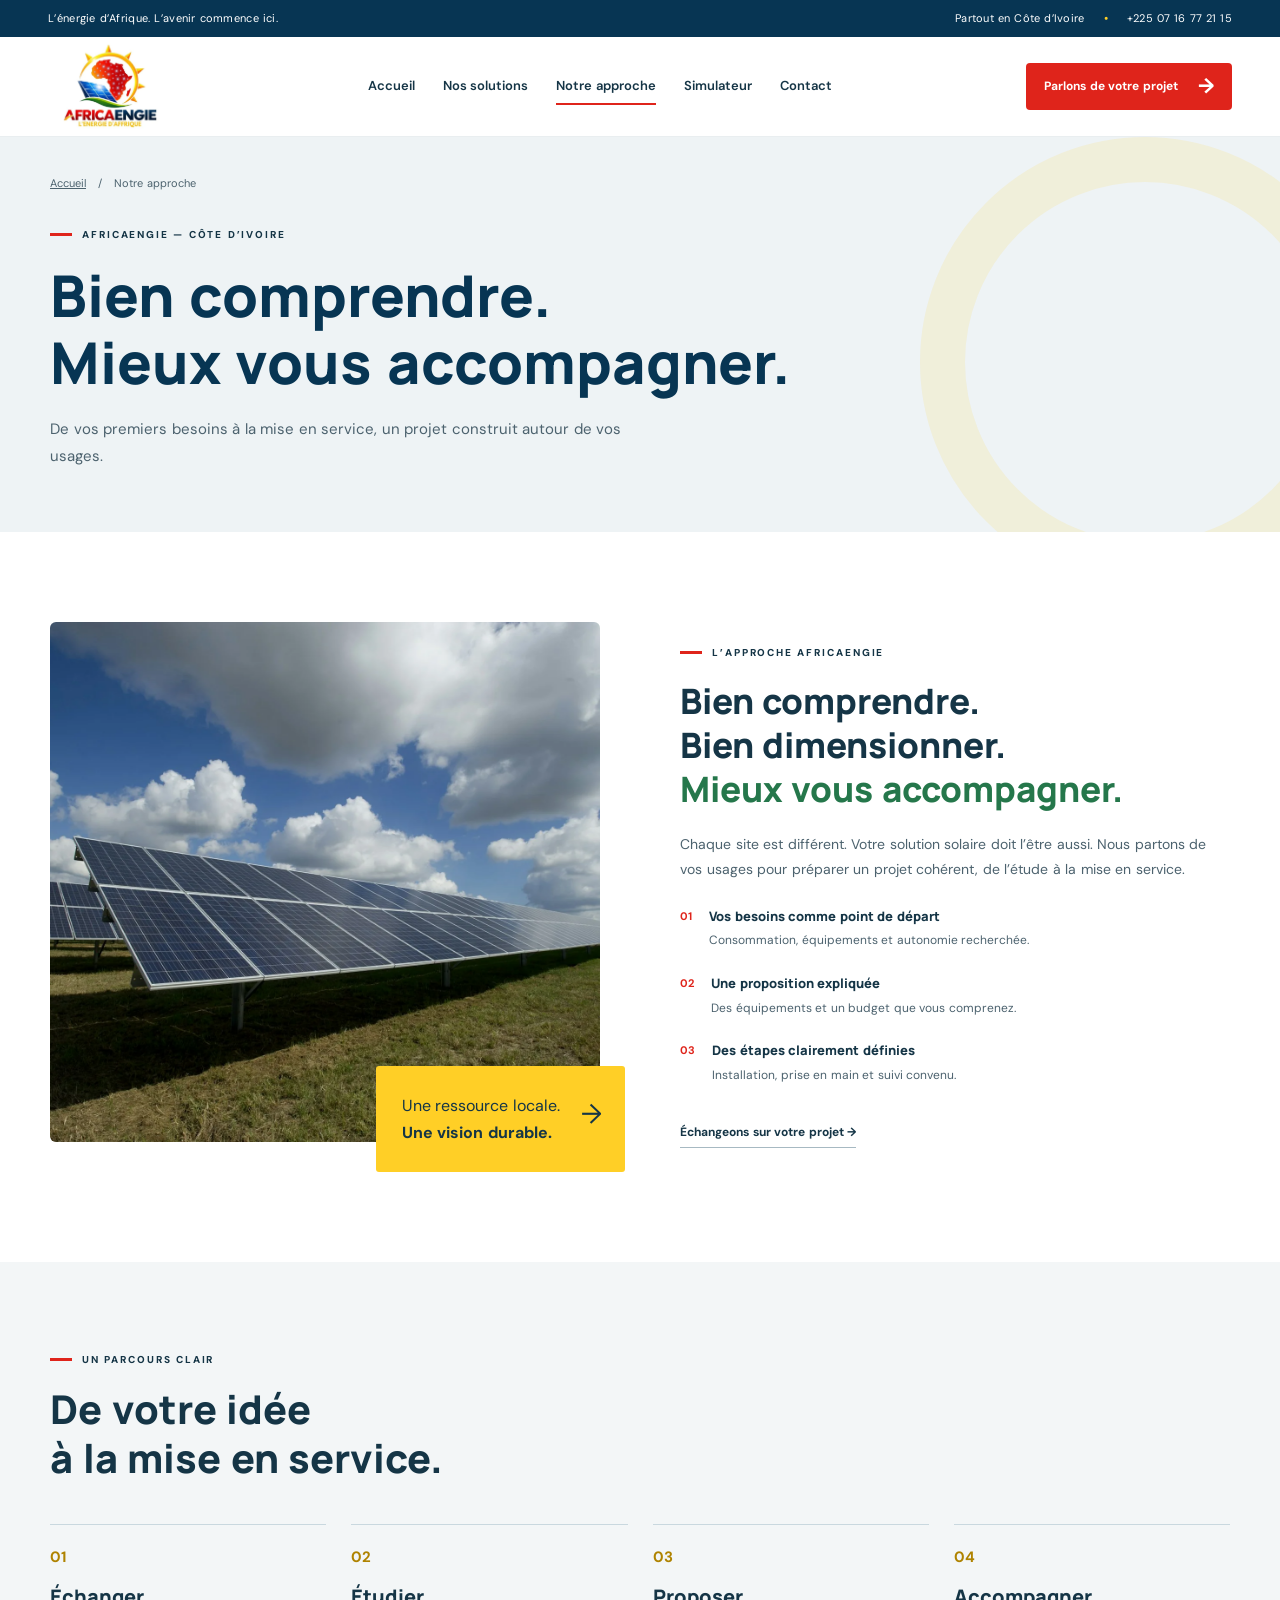
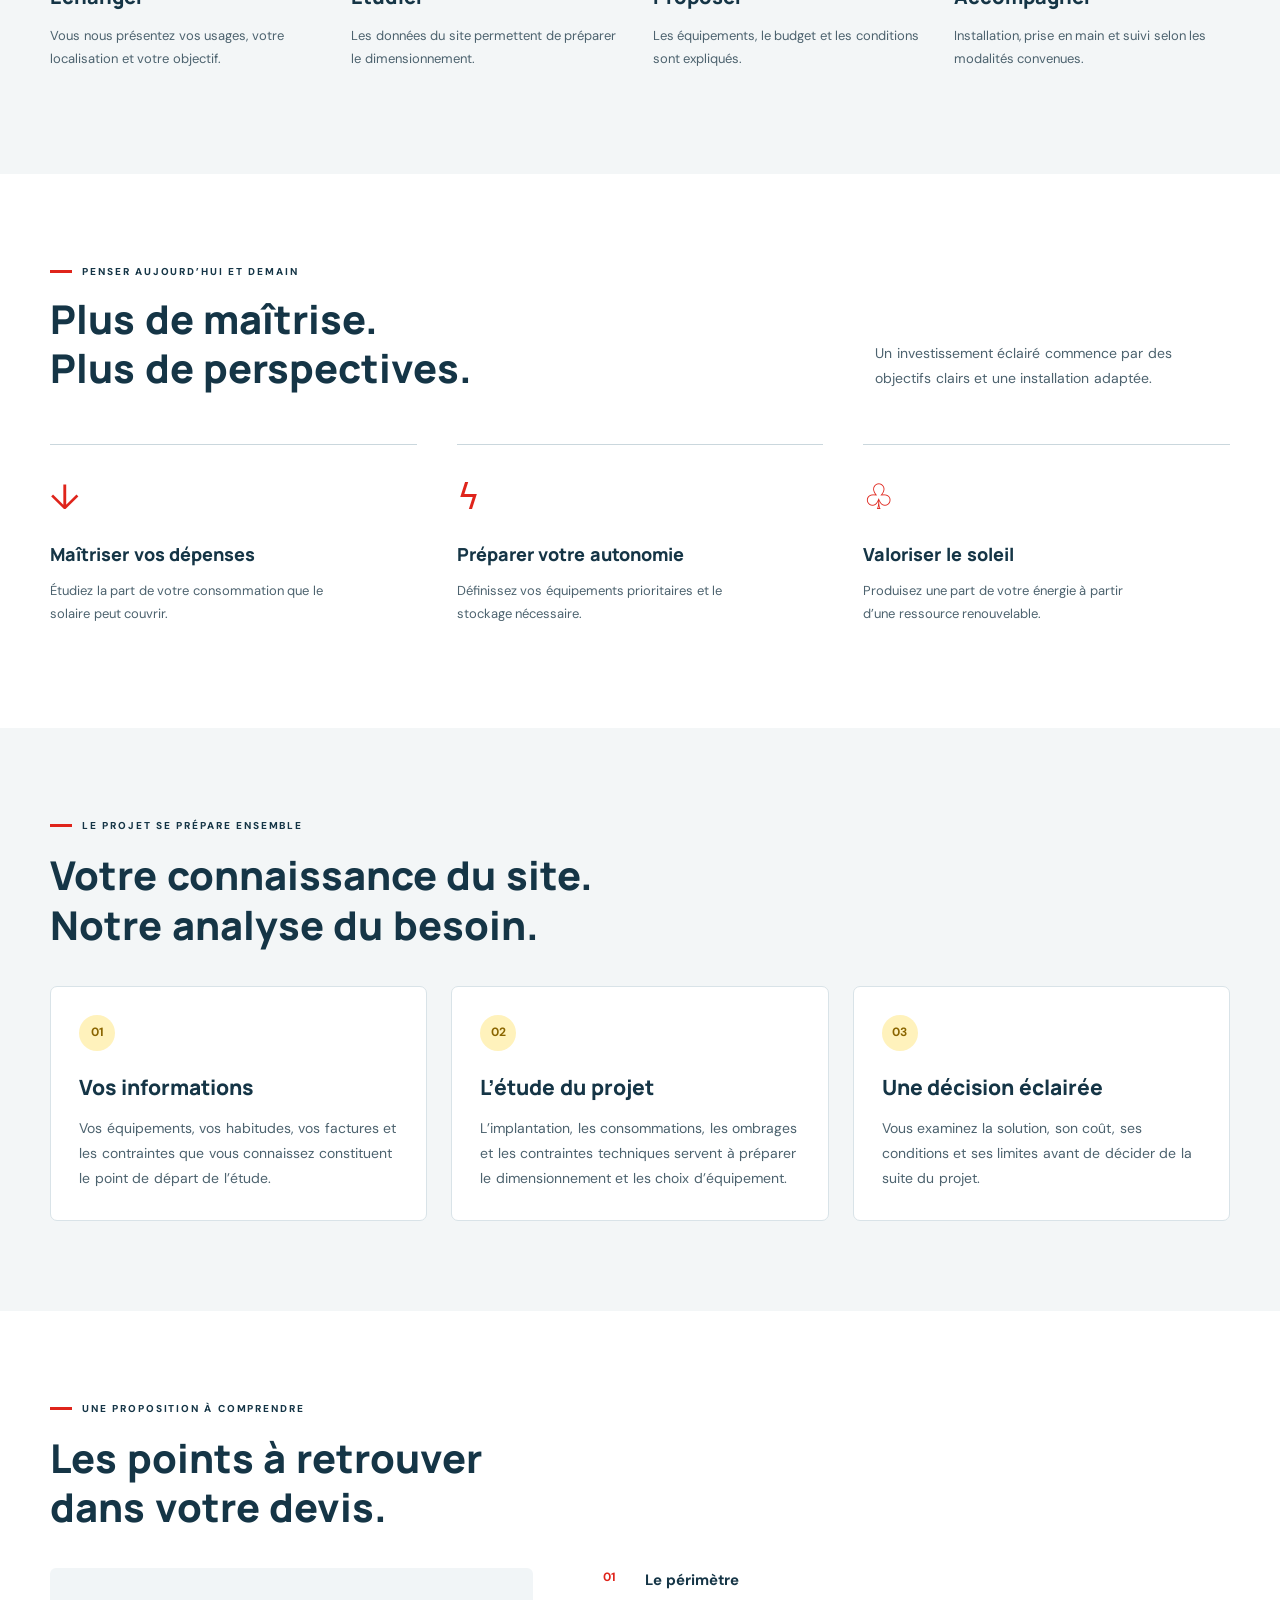
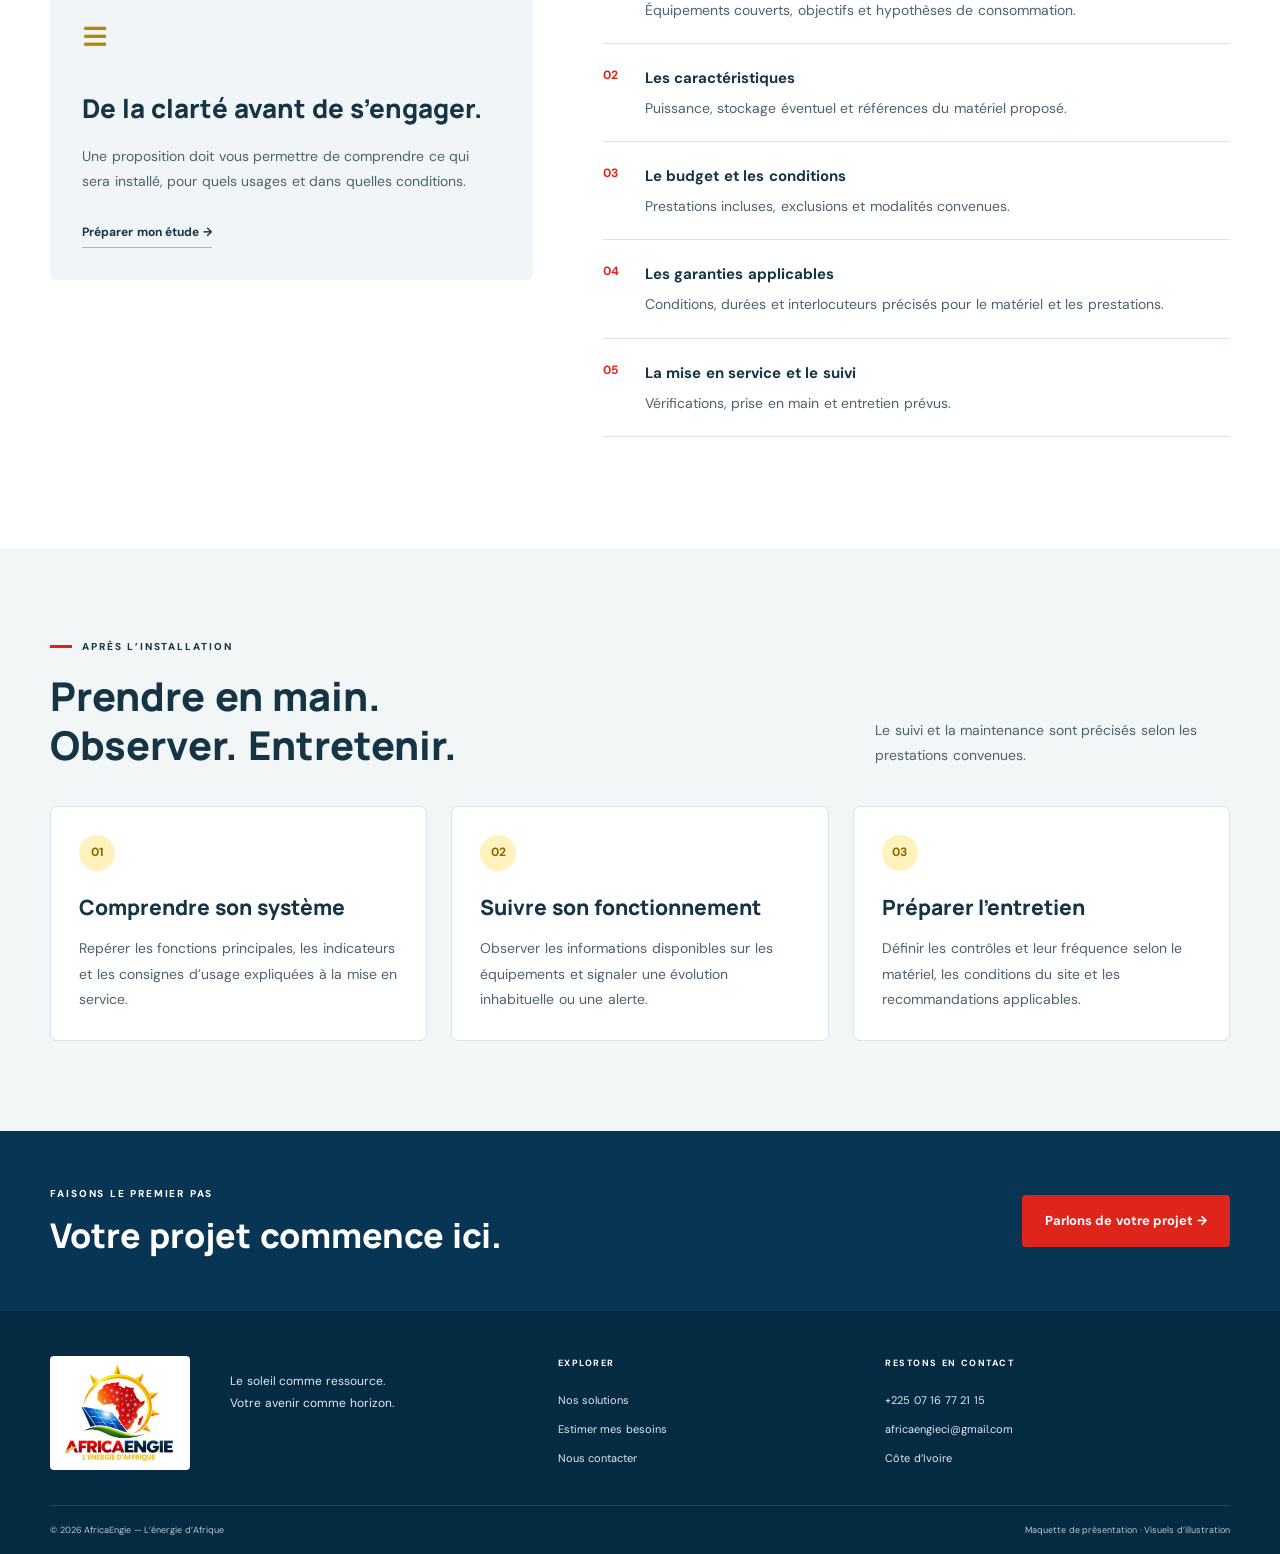
==== approche.html @ 31a80af0 "premiere interface de digitalengie" ====
<!doctype html>
<html lang="fr">
<head><meta charset="utf-8"><meta name="viewport" content="width=device-width,initial-scale=1"><title>Notre approche | AfricaEngie</title><meta name="description" content="Solutions solaires pour entreprises et particuliers en Côte d’Ivoire."><link rel="stylesheet" href="style.css?v=20261111-images"></head>
<body>
<div class="top"><span>L’énergie d’Afrique. L’avenir commence ici.</span><span>Partout en Côte d’Ivoire <b>•</b> <a href="tel:+2250716772115">+225 07 16 77 21 15</a></span></div>
<header><a class="brand" href="index.html"><img src="assets/logo.webp" alt="AfricaEngie — L’énergie d’Afrique" width="400" height="355" loading="eager" decoding="async"></a>
<nav id="nav"><a  href="index.html">Accueil</a><a href="solutions.html">Nos solutions</a><a href="approche.html" class="active" aria-current="page">Notre approche</a><a href="simulateur.html">Simulateur</a><a href="contact.html">Contact</a></nav>
<a class="button small" href="contact.html">Parlons de votre projet <span>→</span></a><button id="menu" aria-label="Ouvrir le menu" aria-expanded="false">☰</button></header>
<main>
<section class="page-banner">
<div class="wrap">
<div class="breadcrumb"><a href="index.html">Accueil</a><span>/</span>Notre approche</div>
<div class="eyebrow"><i></i> AFRICAENGIE — CÔTE D’IVOIRE</div>
<h1>Bien comprendre.<br>Mieux vous accompagner.</h1>
<p>De vos premiers besoins à la mise en service, un projet construit autour de vos usages.</p>
</div>
</section>
<section class="about section wrap" id="approche">
<div class="about-visual"><img src="assets/hero.webp" alt="Vue de panneaux solaires — image d’illustration" width="1800" height="1198" loading="eager" decoding="async" fetchpriority="high">
<div class="yellow-tag">Une ressource locale.<br><strong>Une vision durable.</strong><span>→</span></div>
</div>
<div class="about-copy">
<div class="eyebrow"><i></i> L’APPROCHE AFRICAENGIE</div>
<h2>Bien comprendre.<br>Bien dimensionner.<br><em>Mieux vous accompagner.</em></h2>
<p>Chaque site est différent. Votre solution solaire doit l’être aussi. Nous partons de vos usages pour préparer un projet cohérent, de l’étude à la mise en service.</p>
<div class="check"><b>01</b>
<div>
<h3>Vos besoins comme point de départ</h3>
<p>Consommation, équipements et autonomie recherchée.</p>
</div>
</div>
<div class="check"><b>02</b>
<div>
<h3>Une proposition expliquée</h3>
<p>Des équipements et un budget que vous comprenez.</p>
</div>
</div>
<div class="check"><b>03</b>
<div>
<h3>Des étapes clairement définies</h3>
<p>Installation, prise en main et suivi convenu.</p>
</div>
</div>
<a href="contact.html" class="text-link">Échangeons sur votre projet →</a></div>
</section>
<section class="section process-section">
<div class="wrap">
<div class="eyebrow"><i></i> UN PARCOURS CLAIR</div>
<h2>De votre idée<br>à la mise en service.</h2>
<div class="process-grid">
<article><span>01</span>
<h3>Échanger</h3>
<p>Vous nous présentez vos usages, votre localisation et votre objectif.</p>
</article>
<article><span>02</span>
<h3>Étudier</h3>
<p>Les données du site permettent de préparer le dimensionnement.</p>
</article>
<article><span>03</span>
<h3>Proposer</h3>
<p>Les équipements, le budget et les conditions sont expliqués.</p>
</article>
<article><span>04</span>
<h3>Accompagner</h3>
<p>Installation, prise en main et suivi selon les modalités convenues.</p>
</article>
</div>
</div>
</section>
<section class="benefits section wrap">
<div class="section-heading">
<div>
<div class="eyebrow"><i></i> PENSER AUJOURD’HUI ET DEMAIN</div>
<h2>Plus de maîtrise.<br>Plus de perspectives.</h2>
</div>
<p>Un investissement éclairé commence par des objectifs clairs et une installation adaptée.</p>
</div>
<div class="benefit-grid">
<article><span>↓</span>
<h3>Maîtriser vos dépenses</h3>
<p>Étudiez la part de votre consommation que le solaire peut couvrir.</p>
</article>
<article><span>ϟ</span>
<h3>Préparer votre autonomie</h3>
<p>Définissez vos équipements prioritaires et le stockage nécessaire.</p>
</article>
<article><span>♧</span>
<h3>Valoriser le soleil</h3>
<p>Produisez une part de votre énergie à partir d’une ressource renouvelable.</p>
</article>
</div>
</section>
<section class="section deep-section deep-tint">
<div class="wrap">
<div class="section-heading">
<div>
<div class="eyebrow"><i></i>LE PROJET SE PRÉPARE ENSEMBLE</div>
<h2>Votre connaissance du site.<br>Notre analyse du besoin.</h2>
</div>
</div>
<div class="deep-grid">
<article class="deep-card"><span class="deep-number">01</span>
<h3>Vos informations</h3>
<p>Vos équipements, vos habitudes, vos factures et les contraintes que vous connaissez constituent le point de départ de l’étude.</p>
</article>
<article class="deep-card"><span class="deep-number">02</span>
<h3>L’étude du projet</h3>
<p>L’implantation, les consommations, les ombrages et les contraintes techniques servent à préparer le dimensionnement et les choix d’équipement.</p>
</article>
<article class="deep-card"><span class="deep-number">03</span>
<h3>Une décision éclairée</h3>
<p>Vous examinez la solution, son coût, ses conditions et ses limites avant de décider de la suite du projet.</p>
</article>
</div>
</div>
</section>
<section class="section deep-section ">
<div class="wrap">
<div class="section-heading">
<div>
<div class="eyebrow"><i></i>UNE PROPOSITION À COMPRENDRE</div>
<h2>Les points à retrouver<br>dans votre devis.</h2>
</div>
</div>
<div class="document-grid">
<div class="document-intro"><span class="document-icon" aria-hidden="true">≡</span>
<h3>De la clarté avant de s’engager.</h3>
<p>Une proposition doit vous permettre de comprendre ce qui sera installé, pour quels usages et dans quelles conditions.</p>
<a class="text-link" href="contact.html">Préparer mon étude →</a></div>
<ol class="numbered-list">
<li><b>Le périmètre</b><span>Équipements couverts, objectifs et hypothèses de consommation.</span></li>
<li><b>Les caractéristiques</b><span>Puissance, stockage éventuel et références du matériel proposé.</span></li>
<li><b>Le budget et les conditions</b><span>Prestations incluses, exclusions et modalités convenues.</span></li>
<li><b>Les garanties applicables</b><span>Conditions, durées et interlocuteurs précisés pour le matériel et les prestations.</span></li>
<li><b>La mise en service et le suivi</b><span>Vérifications, prise en main et entretien prévus.</span></li>
</ol>
</div>
</div>
</section>
<section class="section deep-section deep-tint">
<div class="wrap">
<div class="section-heading">
<div>
<div class="eyebrow"><i></i>APRÈS L’INSTALLATION</div>
<h2>Prendre en main.<br>Observer. Entretenir.</h2>
</div>
<p>Le suivi et la maintenance sont précisés selon les prestations convenues.</p>
</div>
<div class="deep-grid">
<article class="deep-card"><span class="deep-number">01</span>
<h3>Comprendre son système</h3>
<p>Repérer les fonctions principales, les indicateurs et les consignes d’usage expliquées à la mise en service.</p>
</article>
<article class="deep-card"><span class="deep-number">02</span>
<h3>Suivre son fonctionnement</h3>
<p>Observer les informations disponibles sur les équipements et signaler une évolution inhabituelle ou une alerte.</p>
</article>
<article class="deep-card"><span class="deep-number">03</span>
<h3>Préparer l’entretien</h3>
<p>Définir les contrôles et leur fréquence selon le matériel, les conditions du site et les recommandations applicables.</p>
</article>
</div>
</div>
</section>
<section class="page-cta">
<div class="wrap">
<div><span class="eyebrow light">FAISONS LE PREMIER PAS</span>
<h2>Votre projet commence ici.</h2>
</div>
<a class="button" href="contact.html">Parlons de votre projet →</a></div>
</section>
</main>
<footer>
<div class="wrap footer-main"><a class="footer-logo" href="index.html"><img src="assets/logo.webp" alt="AfricaEngie" width="400" height="355" loading="eager" decoding="async"></a>
<p>Le soleil comme ressource.<br>Votre avenir comme horizon.</p>
<div><strong>EXPLORER</strong><a href="solutions.html">Nos solutions</a><a href="simulateur.html">Estimer mes besoins</a><a href="contact.html">Nous contacter</a></div>
<div><strong>RESTONS EN CONTACT</strong><a href="tel:+2250716772115">+225 07 16 77 21 15</a><a href="mailto:africaengieci@gmail.com">africaengieci@gmail.com</a><span>Côte d’Ivoire</span></div>
</div>
<div class="wrap footer-bottom"><span>© 2026 AfricaEngie — L’énergie d’Afrique</span><span>Maquette de présentation · Visuels d’illustration</span></div>
</footer>
<div class="mobile-actions"><a href="contact.html">Demander un devis →</a><a href="https://wa.me/2250716772115" target="_blank" rel="noopener">WhatsApp →</a></div>
<script src="app.js"></script>
</body>
</html>
---- style.css ----
@import url('https://fonts.googleapis.com/css2?family=DM+Sans:wght@400;500;600;700&family=Manrope:wght@400;500;600;700;800&display=swap');
:root{--blue:#073553;--red:#df241b;--yellow:#ffcf26;--ink:#153546;--muted:#4c626e;--green:#25774b}*{box-sizing:border-box}html{scroll-behavior:smooth;scroll-padding-top:100px}body{margin:0;color:var(--ink);font-family:'DM Sans',Arial,sans-serif;font-size:15px;line-height:1.6}a{color:inherit;text-decoration:none}button,input,select,textarea{font:inherit}button,a,input,select,textarea{-webkit-tap-highlight-color:transparent}a,button{touch-action:manipulation}button{cursor:pointer}a:focus-visible,button:focus-visible,summary:focus-visible{outline:3px solid #e8a900;outline-offset:5px}img{display:block;max-width:100%}.wrap{width:min(1180px,calc(100% - 96px));margin:auto}.top{padding:9px 48px;background:var(--blue);color:#fff;display:flex;justify-content:space-between;font-size:11px;letter-spacing:.3px}.top b{color:var(--yellow);padding:0 15px}header{height:100px;padding:0 48px;display:flex;align-items:center;justify-content:space-between;background:white;position:sticky;top:0;z-index:20;border-bottom:1px solid #e9eef0}.brand img{width:125px;height:86px;object-fit:contain}nav{display:flex;gap:27px;font-size:13px;font-weight:600}nav a{position:relative;padding:13px 0}nav a:after{content:'';height:2px;background:var(--red);position:absolute;bottom:5px;left:0;right:100%;transition:.2s}nav a:hover:after,nav a.active:after{right:0}.button{background:var(--red);color:white;display:inline-flex;align-items:center;justify-content:space-between;gap:25px;padding:16px 23px;border:0;border-radius:4px;font-size:13px;font-weight:700;transition:background .2s,transform .2s}.button:hover{background:#be1a14;transform:translateY(-2px)}.button span{font-size:21px;line-height:1}.button.small{padding:13px 18px;font-size:12px}#menu{display:none}.hero{min-height:660px;position:relative;background:#17455c;color:white;overflow:hidden}.hero-photo,.shade{position:absolute;inset:0;width:100%;height:100%;object-fit:cover}.hero-photo{object-position:center 50%}.shade{background:linear-gradient(90deg,rgba(4,32,47,.94),rgba(4,32,47,.67) 46%,rgba(4,32,47,.05)),linear-gradient(0deg,rgba(4,32,47,.3),transparent 60%)}.hero-content{position:relative;padding:72px 0 44px;width:min(1180px,calc(100% - 96px));margin:auto}.eyebrow{font-size:10px;font-weight:800;letter-spacing:1.9px;display:flex;align-items:center;gap:10px;line-height:1.5}.eyebrow i{width:22px;height:3px;background:var(--red);display:inline-block}.eyebrow.light{color:#fff}.light i{background:var(--yellow)}h1,h2,h3{font-family:'Manrope',Arial,sans-serif;line-height:1.25;margin:0;font-weight:800;letter-spacing:normal}h1{font-size:clamp(52px,5.5vw,77px);line-height:1.16;margin:22px 0}em{font-style:normal}h1 em{color:var(--yellow)}.hero p{font-size:15px;color:#e0e8eb;line-height:1.8}.actions{display:flex;align-items:center;gap:30px;margin-top:29px}.ghost{font-size:12px;border-bottom:1px solid #ffffff70;padding:10px 0}.ghost span{padding-left:15px}.hero-foot{display:flex;align-items:center;gap:13px;margin-top:48px;font-size:9px;letter-spacing:1.8px}.hero-foot .line{width:30px;height:1px;background:var(--yellow)}.hero-foot b{color:var(--yellow);margin:0 7px}.image-note{position:absolute;right:48px;bottom:50px;border-left:2px solid var(--yellow);padding-left:16px;font-size:11px;letter-spacing:1.3px;line-height:1.8}.image-note span{display:block;font-size:9px;margin-top:10px;color:#d6e1e4}.audience{display:grid;grid-template-columns:1.15fr 1fr 1fr 1fr;padding:42px 0}.audience-intro{padding-right:25px}.audience h2{font-size:27px;margin-top:12px;letter-spacing:normal}.audience-item{border-left:1px solid #dce3e6;padding:3px 26px;position:relative}.icon{color:var(--blue);font-size:29px;line-height:1}.audience-item h3{font-size:17px;letter-spacing:normal;margin:12px 0 7px}.audience-item p{font-size:12px;margin:0;color:var(--muted)}.arrow{position:absolute;right:15px;top:3px;color:var(--red);font-size:23px}.audience-item:hover h3{color:var(--red)}.section{padding:90px 0}h2{font-size:clamp(30px,3.1vw,43px)}.section-heading{display:flex;align-items:end;justify-content:space-between;margin-bottom:35px;gap:35px}.section-heading h2{margin-top:16px}.section-heading>p{max-width:355px;font-size:14px;color:var(--muted);margin:0 0 3px}.solutions{background:#f3f6f7}.services{display:grid;grid-template-columns:repeat(3,1fr);gap:20px}.service{height:440px;position:relative;border-radius:7px;overflow:hidden;color:white;padding:25px;display:flex;flex-direction:column;justify-content:space-between}.service>img,.card-shade{position:absolute;inset:0;width:100%;height:100%;object-fit:cover}.card-shade{background:linear-gradient(0deg,#062a3a 0%,#062a3a90 48%,#062a3a10)}.card-top,.card-bottom{position:relative;z-index:2}.card-top{display:flex;justify-content:space-between;align-items:center;font-size:9px;letter-spacing:1.5px}.card-top>span:last-child{border:1px solid #ffffff60;border-radius:50%;height:30px;width:30px;display:grid;place-items:center;font-size:18px}.card-bottom h3{font-size:30px;letter-spacing:normal}.card-bottom p{font-size:12px;color:#e4edf0;line-height:1.7;margin:13px 0 22px;max-width:240px}.card-bottom a{display:flex;justify-content:space-between;border-top:1px solid #ffffff40;padding-top:15px;font-size:11px}.blue-card{background:#0b3a57}.green-card{background:#245842}.battery-art{position:absolute;top:45px;right:35px;transform:rotate(-9deg)}.battery{width:130px;height:135px;border:2px solid #91b1bf;border-radius:12px;padding:25px 15px;background:linear-gradient(135deg,#ffffff20,transparent);box-shadow:12px 15px 0 #082b42;position:relative}.battery:before{content:'';position:absolute;top:-10px;left:39px;width:44px;height:8px;background:#91b1bf;border-radius:5px 5px 0 0}.battery div{height:15px;background:#ffcf2680;margin:6px 0;border-radius:2px}.battery span{position:absolute;inset:20px 0;text-align:center;font-size:70px;color:var(--yellow);text-shadow:0 2px 10px #073553}.water-art{position:absolute;right:35px;top:55px;color:#e0d85b;font-size:100px;line-height:1}.water-art span{display:block;font-size:30px;letter-spacing:3px}.more-services{display:flex;gap:35px;border-bottom:1px solid #d3dfe3;padding:23px 0 17px;font-size:12px}.more-services>span{color:var(--muted);margin-right:auto}.more-services a{font-weight:700}.more-services a span{margin-left:18px;color:var(--red)}.about{display:grid;grid-template-columns:1fr 1fr;gap:80px;align-items:center}.about-visual{position:relative;height:550px;padding-bottom:30px}.about-visual>img{width:100%;height:100%;object-fit:cover;border-radius:6px}.yellow-tag{background:var(--yellow);position:absolute;bottom:0;right:-25px;padding:26px 65px 26px 26px;font-size:16px;line-height:1.7;border-radius:3px}.yellow-tag span{position:absolute;right:23px;top:25px;font-size:27px}.about-copy h2{font-size:35px;margin-top:20px}.about-copy h2 em{color:var(--green)}.about-copy>p{font-size:14px;color:var(--muted);margin:20px 0 25px}.check{display:flex;gap:17px;margin:18px 0}.check>b{font-size:11px;color:var(--red);padding-top:1px}.check h3{font-size:13px;letter-spacing:0}.check p{font-size:12px;color:var(--muted);margin:4px 0}.text-link{font-size:12px;font-weight:700;border-bottom:1px solid #a7b9c2;padding-bottom:5px;display:inline-block}.about .text-link{margin-top:15px}.estimator{background:#eef3f5}.estimator-grid{display:grid;grid-template-columns:1fr 1fr;gap:90px;align-items:center}.estimator h2{margin:22px 0}.estimator h2 em{color:var(--red)}.estimator p{font-size:14px;color:var(--muted)}.est-note{display:flex;align-items:center;gap:18px;margin-top:35px}.est-note>span{font-size:40px;color:#ad8500}.est-note p{font-size:12px}.calculator{background:white;border-radius:8px;box-shadow:0 15px 50px #163c5110;padding:30px}.calc-head{display:flex;justify-content:space-between;align-items:center;border-bottom:1px solid #e2eaed;padding-bottom:17px;margin-bottom:18px}.calc-head>span:last-child{color:#b48e00;font-size:28px}.calc-fields{display:grid;grid-template-columns:1fr 1fr;gap:15px}label{font-size:11px;font-weight:700;display:block;margin:12px 0 6px}input,select,textarea{width:100%;background:#fff;color:var(--ink);border:1px solid #c9d5db;border-radius:4px;padding:12px;font-size:12px;min-width:0}input:focus,select:focus,textarea:focus{outline:2px solid #528cab;outline-offset:1px}.add{background:none;border:0;color:var(--blue);padding:15px 0;font-size:12px;font-weight:700}.result{background:#f0f5f7;padding:17px;margin:0 0 18px;border-radius:4px}.result>span{font-size:10px}.result strong{display:block;font-family:Manrope,Arial;font-size:30px;line-height:1.5}.result small{font-size:12px;font-weight:500}.full{width:100%;justify-content:space-between}.fine{font-size:10px!important;line-height:1.6;color:#536774!important;margin:12px 0 0}.calculator ul{list-style:none;padding:0;margin:0;font-size:11px}.calculator li{display:flex;justify-content:space-between;gap:15px;border-top:1px solid #e7edef;padding:8px 0}.calculator li button{border:0;background:none;color:#b12520} .benefit-grid{display:grid;grid-template-columns:repeat(3,1fr);gap:40px;margin-top:50px}.benefit-grid article{border-top:1px solid #cad7dd;padding-top:24px}.benefit-grid article>span{font-size:35px;color:var(--red)}.benefit-grid h3{font-size:18px;letter-spacing:normal;margin:18px 0 12px}.benefit-grid p{font-size:13px;color:var(--muted);max-width:290px}.faq{background:#f6f8f9}.faq-grid{display:grid;grid-template-columns:1fr 1.3fr;gap:90px}.faq h2{margin-top:20px}.faq p{font-size:13px;color:var(--muted)}.faq .text-link{margin-top:15px}details{border-bottom:1px solid #ccd7dd;padding:20px 0}details:first-child{padding-top:0}summary{cursor:pointer;list-style:none;font-size:14px;font-weight:700;padding-right:25px;position:relative}summary:after{content:'+';position:absolute;right:2px;font-size:20px;top:-4px;color:var(--red)}details[open] summary:after{content:'−'}details p{margin-bottom:0;max-width:490px}.contact{background:var(--blue);color:white}.contact-grid{display:grid;grid-template-columns:1fr 1fr;gap:80px;align-items:center}.contact h2{margin-top:22px;font-size:40px}.contact h2 em{color:var(--yellow)}.contact-grid>div>p{font-size:14px;color:#d6e2e8;margin:24px 0 30px}.phone{display:block;font-size:23px;font-weight:700}.mail{font-size:13px;display:block;margin-top:8px}.location{font-size:12px;color:#d6e2e8;margin-top:32px}form{background:white;color:var(--ink);padding:30px;border-radius:7px}.form-heading{display:flex;align-items:center;justify-content:space-between;margin-bottom:16px}.form-heading h3{font-size:19px;letter-spacing:normal}.form-heading span{color:var(--red);font-size:25px}form .button{margin-top:20px}textarea{resize:vertical}#form-status{font-size:12px}footer{background:#052b43;color:#e0e9ed;padding:45px 0 15px}.footer-main{display:grid;grid-template-columns:140px 1fr 1fr 1.2fr;gap:40px;align-items:start}.footer-logo{background:white;border-radius:4px;padding:7px}.footer-logo img{width:125px;height:100px;object-fit:contain}.footer-main>p{font-size:12px;margin-top:15px}.footer-main>div{display:flex;flex-direction:column;gap:7px;font-size:11px}.footer-main strong{font-size:9px;color:#fff;letter-spacing:1.5px;margin-bottom:10px}.footer-bottom{border-top:1px solid #ffffff20;margin-top:35px;padding-top:17px;display:flex;justify-content:space-between;font-size:9px;color:#b4c9d5}.mobile-actions{display:none}
@media(min-width:1500px){.hero-content{padding-top:90px}.hero{min-height:740px}}@media(max-width:1050px){header{padding:0 25px}nav{gap:17px;font-size:12px}.button.small{font-size:11px;padding:13px}.wrap,.hero-content{width:calc(100% - 60px)}.about,.contact-grid{gap:45px}.estimator-grid,.faq-grid{gap:45px}.service{padding:20px}.about-copy h2{font-size:30px}.image-note{right:30px}.footer-main{gap:23px}}@media(max-width:760px){.top{padding:8px 20px;font-size:9px}.top>span:first-child{display:none}.top>span:last-child{width:100%;display:flex;justify-content:space-between}.top b{padding:0 10px}header{height:80px;padding:0 20px}.brand img{width:100px;height:70px}header>.button{display:none}#menu{display:block;border:1px solid #d8e1e6;border-radius:4px;background:white;color:var(--blue);font-size:23px;width:42px;height:42px}nav{display:none;position:absolute;top:80px;left:0;right:0;background:white;padding:20px;box-shadow:0 15px 20px #07355315;flex-direction:column;gap:3px}nav.open{display:flex}.hero{min-height:635px}.hero-content{padding:50px 0 30px;width:calc(100% - 40px)}h1{font-size:53px;margin-top:25px}.hero p{font-size:13px;max-width:310px}.desktop{display:none}.hero-photo{object-position:65% center}.shade{background:linear-gradient(90deg,#04202fea,#04202f65),linear-gradient(0deg,#04202f80,transparent)}.hero-foot{font-size:8px;letter-spacing:1px;margin-top:36px}.image-note{display:none}.actions{gap:20px;align-items:start;flex-direction:column;margin-top:25px}.actions .button{padding:15px 20px}.ghost{font-size:11px}.wrap{width:calc(100% - 40px)}.audience{grid-template-columns:1fr;padding:30px 0 10px}.audience-intro{padding-bottom:23px}.audience h2 br{display:none}.audience h2{font-size:27px}.audience-item{border-left:0;border-top:1px solid #dce3e6;padding:20px 40px 20px 48px;min-height:100px}.audience-item .icon{position:absolute;left:0;top:25px}.audience-item h3{margin:0 0 5px}.audience-item p br{display:none}.arrow{top:25px;right:5px}.section{padding:55px 0}.section-heading{display:block;margin-bottom:25px}.section-heading>p{margin-top:20px}.section-heading h2{font-size:31px}.services{grid-template-columns:1fr;gap:16px}.service{height:380px;padding:25px}.card-bottom h3{font-size:30px}.battery-art{right:45px;top:45px}.water-art{right:50px}.more-services{flex-direction:column;gap:15px}.more-services a{display:flex;justify-content:space-between}.about{grid-template-columns:1fr;gap:35px}.about-visual{height:350px;margin-right:13px}.yellow-tag{right:-13px;padding:20px 55px 20px 20px;font-size:14px}.about-copy h2{font-size:30px}.estimator-grid,.faq-grid,.contact-grid{grid-template-columns:1fr;gap:30px}.estimator h2{font-size:33px}.est-note{margin-top:20px}.calculator,form{padding:23px}.calc-fields{gap:12px}.benefit-grid{grid-template-columns:1fr;gap:20px;margin-top:30px}.benefit-grid article{padding-top:20px}.benefit-grid h3{margin:12px 0}.benefit-grid p{max-width:none}.faq-grid{gap:40px}.contact h2{font-size:33px}.phone{font-size:23px}.footer-main{grid-template-columns:1fr 1fr;gap:30px}.footer-logo{width:120px}.footer-logo img{height:85px}.footer-main>p{align-self:center}.footer-bottom{flex-direction:column;gap:8px}footer{padding-bottom:85px}.mobile-actions{display:grid;grid-template-columns:1.1fr 1fr;position:fixed;bottom:0;left:0;right:0;z-index:30;box-shadow:0 -3px 20px #0002;padding-bottom:env(safe-area-inset-bottom);background:var(--blue)}.mobile-actions a{text-align:center;padding:15px 8px;background:var(--red);color:white;font-size:12px;font-weight:700}.mobile-actions a:last-child{background:var(--green)}html{scroll-padding-top:95px}}
@media(prefers-reduced-motion:reduce){html{scroll-behavior:auto}*{transition:none!important}}
.page-banner{background:#eef3f5;padding:38px 0 62px;position:relative;overflow:hidden}.page-banner:after{content:'';position:absolute;right:-90px;top:0;width:360px;height:360px;border:45px solid #ffcf2620;border-radius:50%;pointer-events:none}.breadcrumb{display:flex;gap:12px;font-size:11px;color:#4c626e;margin-bottom:35px}.breadcrumb a{text-decoration:underline}.page-banner h1{color:var(--blue);font-size:clamp(38px,4.5vw,60px);margin:20px 0}.page-banner p{max-width:600px;color:var(--muted);margin-bottom:0}.page-cta{background:var(--blue);color:white;padding:55px 0}.page-cta>.wrap{display:flex;align-items:center;justify-content:space-between;gap:30px}.page-cta h2{margin-top:13px;font-size:34px}.home-solutions{display:grid;grid-template-columns:repeat(3,1fr);gap:22px}.home-solutions>a{background:white;padding:30px;border-top:3px solid var(--yellow);border-radius:4px;box-shadow:0 8px 25px #07355308}.home-solutions>a:nth-child(2){border-color:var(--red)}.home-solutions>a:nth-child(3){border-color:var(--green)}.home-solutions span{font-size:10px;letter-spacing:1.4px;color:var(--muted)}.home-solutions h3{font-size:23px;margin:20px 0 12px;letter-spacing:normal}.home-solutions p{color:var(--muted);font-size:13px}.home-solutions b{font-size:12px;display:inline-block;margin-top:15px}.preview-action{margin-top:25px;text-align:right}.home-intro{display:grid;grid-template-columns:1fr 1fr;gap:70px;align-items:center}.home-intro h2{margin-top:20px}.home-intro p{color:var(--muted);font-size:14px;margin-top:0}.sim-preview{background:#f4f6ed}.sim-preview>.wrap{display:flex;align-items:center;justify-content:space-between;gap:35px}.sim-preview h2{margin:18px 0}.sim-preview p{color:var(--muted)}.detail-row{display:grid;grid-template-columns:1fr 1fr;gap:70px;border-top:1px solid #d3dfe3;padding:35px 0;scroll-margin-top:120px}.detail-row h3{font-size:25px;letter-spacing:normal}.detail-row p,.detail-row li{font-size:14px;color:var(--muted)}.detail-row ul{padding-left:20px;margin:0 0 20px}.detail-row li{margin-bottom:8px}.process-section{background:#f3f6f7}.process-section h2{margin-top:18px}.process-grid{display:grid;grid-template-columns:repeat(4,1fr);gap:25px;margin-top:40px}.process-grid article{border-top:1px solid #c9d8df;padding-top:20px}.process-grid article>span{color:#af8300;font-weight:700}.process-grid h3{font-size:20px;margin:15px 0}.process-grid p{font-size:13px;color:var(--muted)}.simulator-notes{display:grid;grid-template-columns:1fr 1fr;gap:60px}.simulator-notes h3{font-size:21px}.simulator-notes p{color:var(--muted);font-size:14px}@media(max-width:760px){.page-banner{padding:25px 0 40px}.breadcrumb{margin-bottom:26px}.page-banner h1{font-size:39px}.page-banner p{font-size:14px}.home-solutions,.home-intro,.detail-row,.simulator-notes{grid-template-columns:1fr;gap:25px}.page-cta>.wrap,.sim-preview>.wrap{flex-direction:column;align-items:flex-start}.page-cta h2{font-size:29px}.process-grid{grid-template-columns:1fr 1fr;gap:25px}.detail-row{padding:30px 0}.home-solutions>a{padding:25px}.sim-preview p{font-size:14px}}
/* Accueil : présentation enrichie */
.home-story{display:grid;grid-template-columns:1fr 1fr;gap:75px;align-items:center}.story-photo{position:relative;height:570px;border-radius:6px;overflow:hidden}.story-photo>img{width:100%;height:100%;object-fit:cover}.story-photo:after{content:'';position:absolute;inset:0;background:linear-gradient(0deg,#052b43ed,transparent 65%)}.story-caption{position:absolute;bottom:35px;left:30px;right:25px;z-index:1;color:white;border-left:3px solid var(--yellow);padding-left:20px}.story-caption span{font-size:9px;letter-spacing:1.8px;display:block;margin-bottom:12px}.story-caption strong{font-family:Manrope,Arial,sans-serif;font-size:27px;line-height:1.4}.story-copy h2{margin:20px 0 22px;font-size:38px}.story-copy>p{font-size:14px;color:var(--muted)}.story-points{margin:25px 0}.story-points>div{padding:12px 0 12px 18px;border-left:2px solid #e1b728;margin:10px 0}.story-points b{display:block;font-size:13px}.story-points span{font-size:12px;color:var(--muted)}.home-value{background:var(--blue);color:white}.home-value .section-heading>p{color:#d2e0e8}.value-grid{display:grid;grid-template-columns:repeat(3,1fr);gap:45px;margin-top:45px}.value-grid article{border-top:1px solid #ffffff38;padding-top:22px}.value-grid article>span{font-size:9px;letter-spacing:1.5px;color:var(--yellow)}.value-grid h3{font-size:25px;letter-spacing:normal;margin:20px 0 15px;line-height:1.3}.value-grid p{font-size:13px;line-height:1.8;color:#d2e0e8}.home-process .process-grid h3{font-size:18px;letter-spacing:normal}.home-process .process-grid article>span{background:#fff3ba;color:#695000;display:inline-flex;width:37px;height:37px;border-radius:50%;align-items:center;justify-content:center;font-size:12px}.sim-preview>.wrap>div:first-child{max-width:620px}.sim-preview h2{font-size:38px}.sim-preview .button{margin-top:20px}.sim-visual{background:white;border:1px solid #dae2d1;border-radius:9px;padding:30px;width:365px;flex-shrink:0;box-shadow:15px 15px 0 #dce7cb80;transform:rotate(1.5deg)}.sim-visual-top{display:flex;align-items:center;justify-content:space-between;font-size:9px;letter-spacing:1.7px;font-weight:700;border-bottom:1px solid #e0e7df;padding-bottom:15px;margin-bottom:10px}.sim-visual-top>span:last-child{font-size:30px;color:#987200}.example-row{display:flex;justify-content:space-between;padding:15px 0;font-size:12px;border-bottom:1px solid #e7ece5;gap:15px}.example-row b{font-weight:500;color:var(--muted)}.example-result{margin-top:20px;background:#edf3e8;padding:18px}.example-result>span{font-size:10px}.example-result strong{display:block;font-size:35px;line-height:1.5;color:#225438}.example-result small{font-size:12px;font-weight:400}.sim-visual>p{font-size:11px!important}.home-faq{background:#f6f8f9}.home-faq h2{margin:20px 0}.home-faq p{color:var(--muted);font-size:13px}.home-faq .text-link{margin-top:14px}.home-final{color:white;background:radial-gradient(ellipse at 90% 80%,#185e6640,transparent 55%),#073553}.home-final h2{font-size:50px;margin:20px 0}.home-final h2 em{color:var(--yellow)}.home-final p{color:#d2e0e8;font-size:14px;line-height:1.9}.home-final .actions{margin-top:28px}.final-phone{display:inline-block;margin-top:30px;color:#d2e0e8;font-size:14px;letter-spacing:.5px}
@media(max-width:1050px){.home-story{gap:40px}.story-copy h2{font-size:32px}.story-caption strong{font-size:23px}.sim-visual{width:320px}.sim-preview h2{font-size:32px}}@media(max-width:760px){.home-story{grid-template-columns:1fr;gap:32px}.story-photo{height:340px}.story-caption{left:25px;bottom:25px}.story-caption strong{font-size:23px}.story-copy h2{font-size:31px}.value-grid{grid-template-columns:1fr;gap:25px;margin-top:30px}.value-grid h3{font-size:24px;margin:15px 0}.value-grid h3 br{display:none}.sim-preview h2{font-size:30px}.sim-visual{width:calc(100% - 12px);padding:24px;align-self:flex-start;transform:none;margin-top:12px}.home-final h2{font-size:34px}.home-final .actions{gap:18px}.home-final p br{display:none}}

/* Photographies d’illustration des solutions */
.storage-photo>img,.pumping-photo>img{object-position:center 35%}.storage-photo .card-shade,.pumping-photo .card-shade{background:linear-gradient(0deg,rgba(3,26,37,.98) 0%,rgba(3,26,37,.83) 29%,rgba(3,26,37,.06) 74%),linear-gradient(180deg,rgba(3,26,37,.47),transparent 28%)}

/* Lisibilité : espaces entre les mots et séparation des libellés. */
body{word-spacing:.035em}h1,h2,h3{word-spacing:.04em}p{line-height:1.8}.button{line-height:1.5;gap:20px}.button span{flex-shrink:0}nav{column-gap:28px;row-gap:12px}nav a{line-height:1.6}.card-top,.calc-head,.form-heading,.example-row{gap:16px}.card-bottom h3{line-height:1.25}.card-bottom a{gap:14px;line-height:1.65}.card-bottom a span{flex-shrink:0}.card-bottom p{margin-top:16px}.audience-item h3{line-height:1.4}.check h3,.story-points b{line-height:1.5}.footer-main>div{gap:10px}.footer-main a,.footer-main span{line-height:1.75}.footer-bottom{gap:18px;line-height:1.7}.more-services a{line-height:1.75}summary{line-height:1.65;padding-right:30px}label{line-height:1.6;margin-bottom:8px}.fine{line-height:1.8}.top>span{line-height:1.7}
@media(min-width:761px) and (max-width:1050px){nav{column-gap:17px}header>.button.small{max-width:190px}header{gap:18px}.brand{flex-shrink:0}}
@media(max-width:760px){body{word-spacing:.045em}h1{line-height:1.18}nav{row-gap:10px}.top>span:last-child{gap:10px;flex-wrap:wrap}.hero-foot{line-height:1.9}.footer-bottom{gap:10px}.card-bottom p{line-height:1.8}}
/* Contenus détaillés des pages intérieures */
.deep-tint{background:#f3f6f7}.deep-section h2{margin-top:18px}.deep-grid{display:grid;grid-template-columns:repeat(3,minmax(0,1fr));gap:24px}.deep-card{padding:28px;border:1px solid #d9e3e8;border-radius:7px;background:#fff}.deep-number{display:inline-flex;color:#8a6500;background:#fff2bc;border-radius:50%;width:36px;height:36px;align-items:center;justify-content:center;font-size:12px;font-weight:700;margin-bottom:22px}.deep-card h3{font-size:21px;line-height:1.4}.deep-card p{font-size:14px;color:var(--muted);margin-bottom:0}.scenario-tabs{display:flex;gap:12px;flex-wrap:wrap;margin-bottom:22px}.scenario-tabs button{padding:13px 20px;color:var(--blue);background:white;border:1px solid #bfced6;border-radius:4px;font-weight:700;font-size:13px}.scenario-tabs button[aria-selected=true]{color:white;background:var(--blue);border-color:var(--blue)}.scenario-panel{display:grid;grid-template-columns:1fr 1fr;gap:60px;padding:35px;background:#f1f5f7;border-radius:7px}.scenario-panel[hidden]{display:none}.scenario-panel h3{font-size:26px;line-height:1.4}.scenario-panel p,.scenario-panel li{color:var(--muted);font-size:14px;line-height:1.8}.scenario-panel li{margin-bottom:14px}.scenario-panel ul{padding-left:20px}.scenario-panel .text-link{margin-top:10px}.table-scroll{overflow-x:auto;border:1px solid #d5e0e6;border-radius:6px}.compare-table{width:100%;border-collapse:collapse;background:white;min-width:640px;text-align:left;font-size:14px;line-height:1.75}.compare-table caption{text-align:left;padding:18px 22px;font-weight:700;background:white}.compare-table th,.compare-table td{padding:18px 22px;border-top:1px solid #e0e8ec;vertical-align:top}.compare-table thead{background:var(--blue);color:white}.compare-table tbody th{width:30%;font-weight:600}.deep-note{font-size:13px;color:var(--muted);margin-top:20px;max-width:860px}.deep-questions{max-width:920px}.deep-questions details:first-child{padding-top:20px;border-top:1px solid #ccd7dd}.deep-questions p{font-size:14px;max-width:830px;color:var(--muted);padding-right:20px}.document-grid{display:grid;grid-template-columns:1fr 1.3fr;gap:70px}.document-intro{padding:32px;background:#f1f5f7;border-radius:6px;align-self:start}.document-icon{font-size:45px;color:#b28a00}.document-intro h3{font-size:26px;margin:20px 0}.document-intro p{font-size:14px;color:var(--muted)}.document-intro .text-link{margin-top:14px}.numbered-list{counter-reset:document;padding:0;margin:0;list-style:none}.numbered-list li{counter-increment:document;border-bottom:1px solid #d9e3e8;padding:0 0 20px 42px;margin-bottom:22px;position:relative}.numbered-list li:before{content:counter(document,decimal-leading-zero);position:absolute;left:0;top:0;color:var(--red);font-size:12px;font-weight:700}.numbered-list b,.numbered-list span{display:block}.numbered-list b{font-size:15px;line-height:1.6}.numbered-list span{color:var(--muted);font-size:14px;line-height:1.8;margin-top:6px}.estimate-breakdown{display:grid;grid-template-columns:1fr 1fr;gap:12px}.estimate-breakdown>div{background:#f3f6f7;padding:14px;border-radius:4px}.estimate-breakdown span{display:block;font-size:10px;line-height:1.7;color:var(--muted)}.estimate-breakdown strong{font-size:16px;display:block;margin-top:8px}.equipment-empty{font-size:12px!important;padding:8px 0 15px;margin:0!important}.equipment-empty[hidden]{display:none}.calculator-tools{display:flex;gap:15px;flex-wrap:wrap;margin:20px 0}.calculator-tools button{background:white;border:1px solid #bcced8;border-radius:4px;padding:9px 12px;color:var(--blue);font-size:11px}.calculation-example{display:flex;align-items:center;flex-wrap:wrap;gap:15px;background:#f1f5f7;border-radius:6px;padding:30px;font-size:16px}.calculation-example>span{padding:10px;background:white;border-radius:4px}.calculation-example>b{color:#8c6c00}.calculation-example strong{color:var(--green);font-size:23px}.project-fields{border:1px solid #d5e0e6;border-radius:5px;padding:16px;margin:22px 0}.project-fields legend{font-size:13px;font-weight:700;padding:0 8px}.project-fields .fine{margin:0!important}.contact-next{display:grid;grid-template-columns:repeat(3,minmax(0,1fr));gap:32px}.contact-next article{border-top:2px solid var(--yellow);padding-top:22px}.contact-next article>span{font-size:12px;color:var(--red);font-weight:700}.contact-next h3{font-size:21px;line-height:1.4;margin:15px 0}.contact-next p{font-size:14px;color:var(--muted)}.contact-alt{display:flex;justify-content:space-between;align-items:center;gap:30px;padding:30px;background:#f1f5f7;border-radius:6px;margin-top:35px}.contact-alt h3{font-size:22px}.contact-alt p{font-size:14px;color:var(--muted);margin-bottom:0}.contact .contact-grid{align-items:start}.contact .contact-grid>div{position:sticky;top:135px}.calculator li{align-items:start;line-height:1.8}.calculator li>span{min-width:0}.calculator li button{flex-shrink:0}.calculator .result{margin-top:12px}
@media(max-width:1050px){.deep-grid{gap:18px}.deep-card{padding:22px}.scenario-panel{gap:30px}.document-grid{gap:35px}.contact-next{gap:22px}}@media(max-width:760px){.deep-grid,.document-grid,.contact-next,.scenario-panel{grid-template-columns:1fr;gap:22px}.deep-card{padding:25px}.deep-card h3{font-size:21px}.scenario-tabs{gap:9px}.scenario-tabs button{padding:12px;font-size:12px;flex:1 1 140px}.scenario-panel{padding:25px}.scenario-panel h3{font-size:24px}.scenario-panel ul{margin:0}.compare-table{font-size:13px}.compare-table th,.compare-table td{padding:16px}.document-intro{padding:25px}.calculation-example{padding:22px;gap:10px;font-size:14px}.calculation-example strong{font-size:20px}.estimate-breakdown{gap:10px}.contact-alt{flex-direction:column;align-items:start;padding:25px}.contact-alt .button{font-size:12px}.contact .contact-grid>div{position:static}.project-fields{padding:13px}.calculator .calc-fields{grid-template-columns:1fr 1fr}}
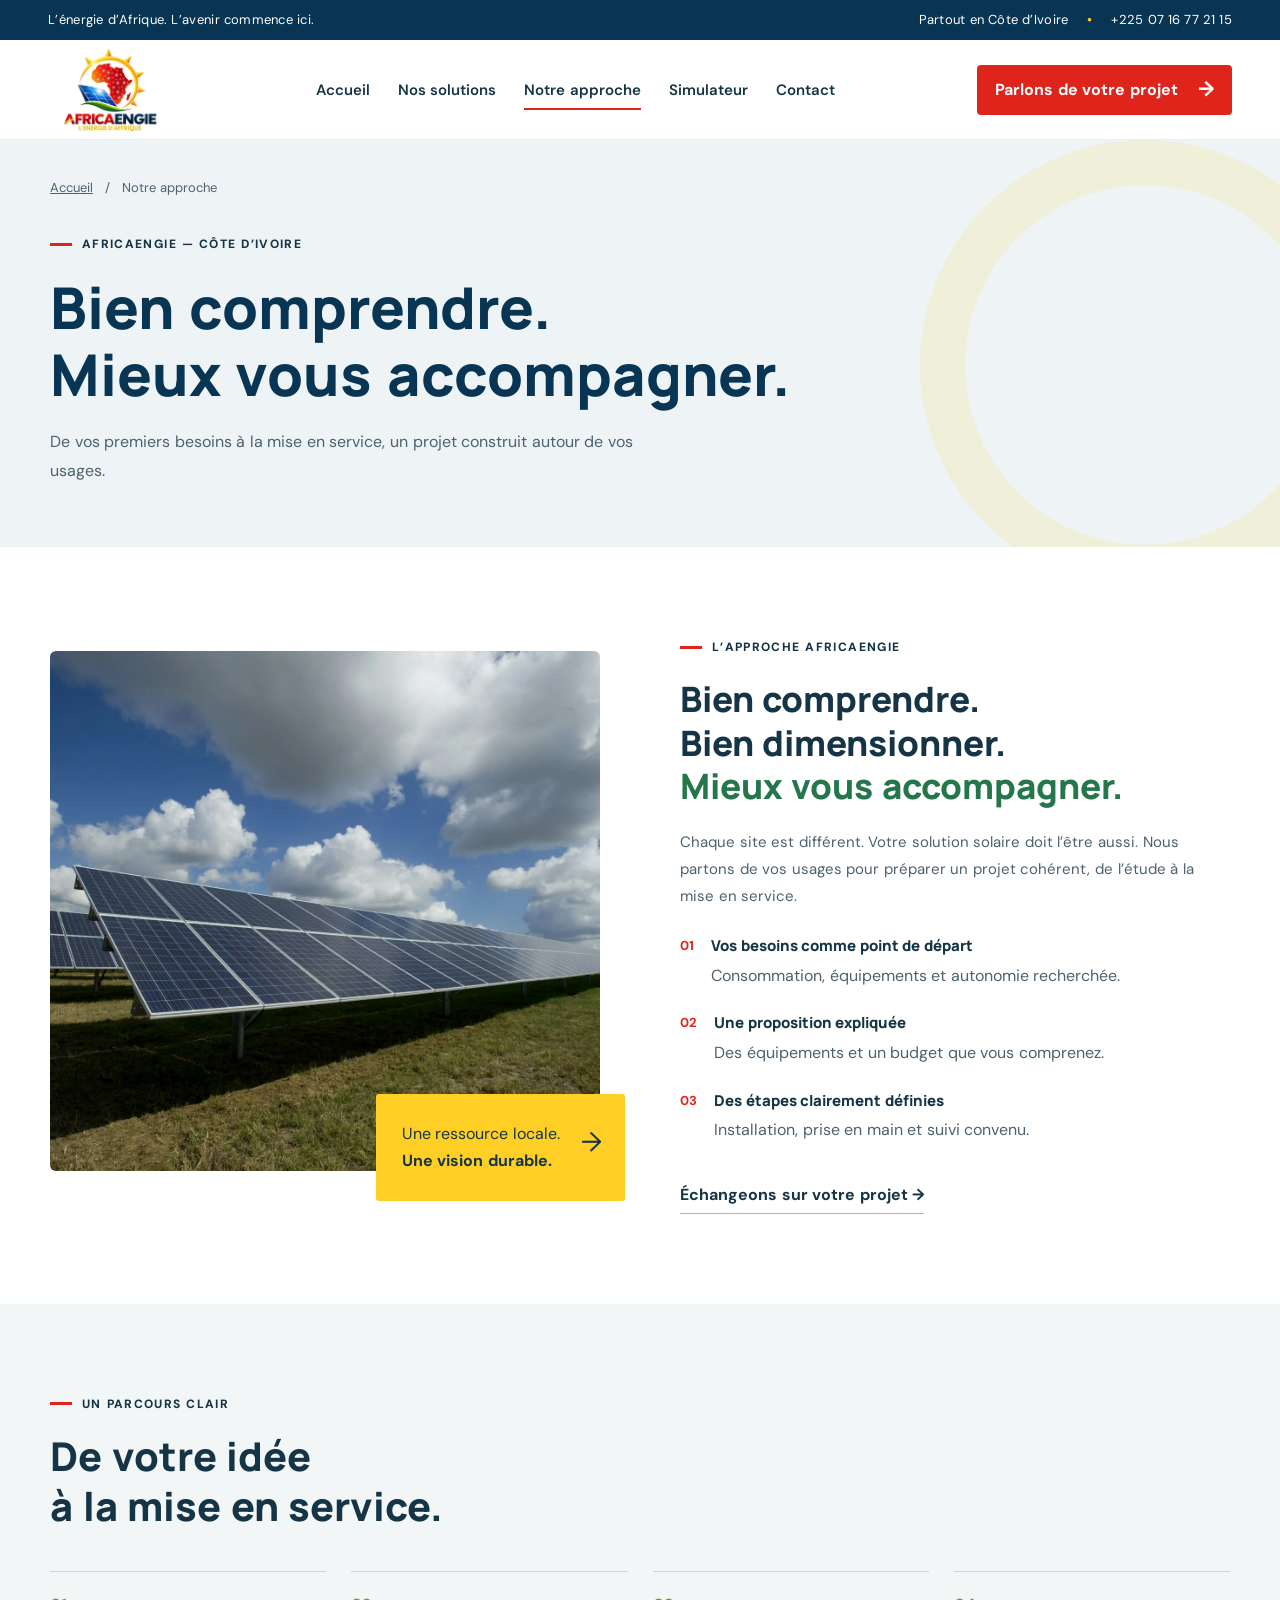
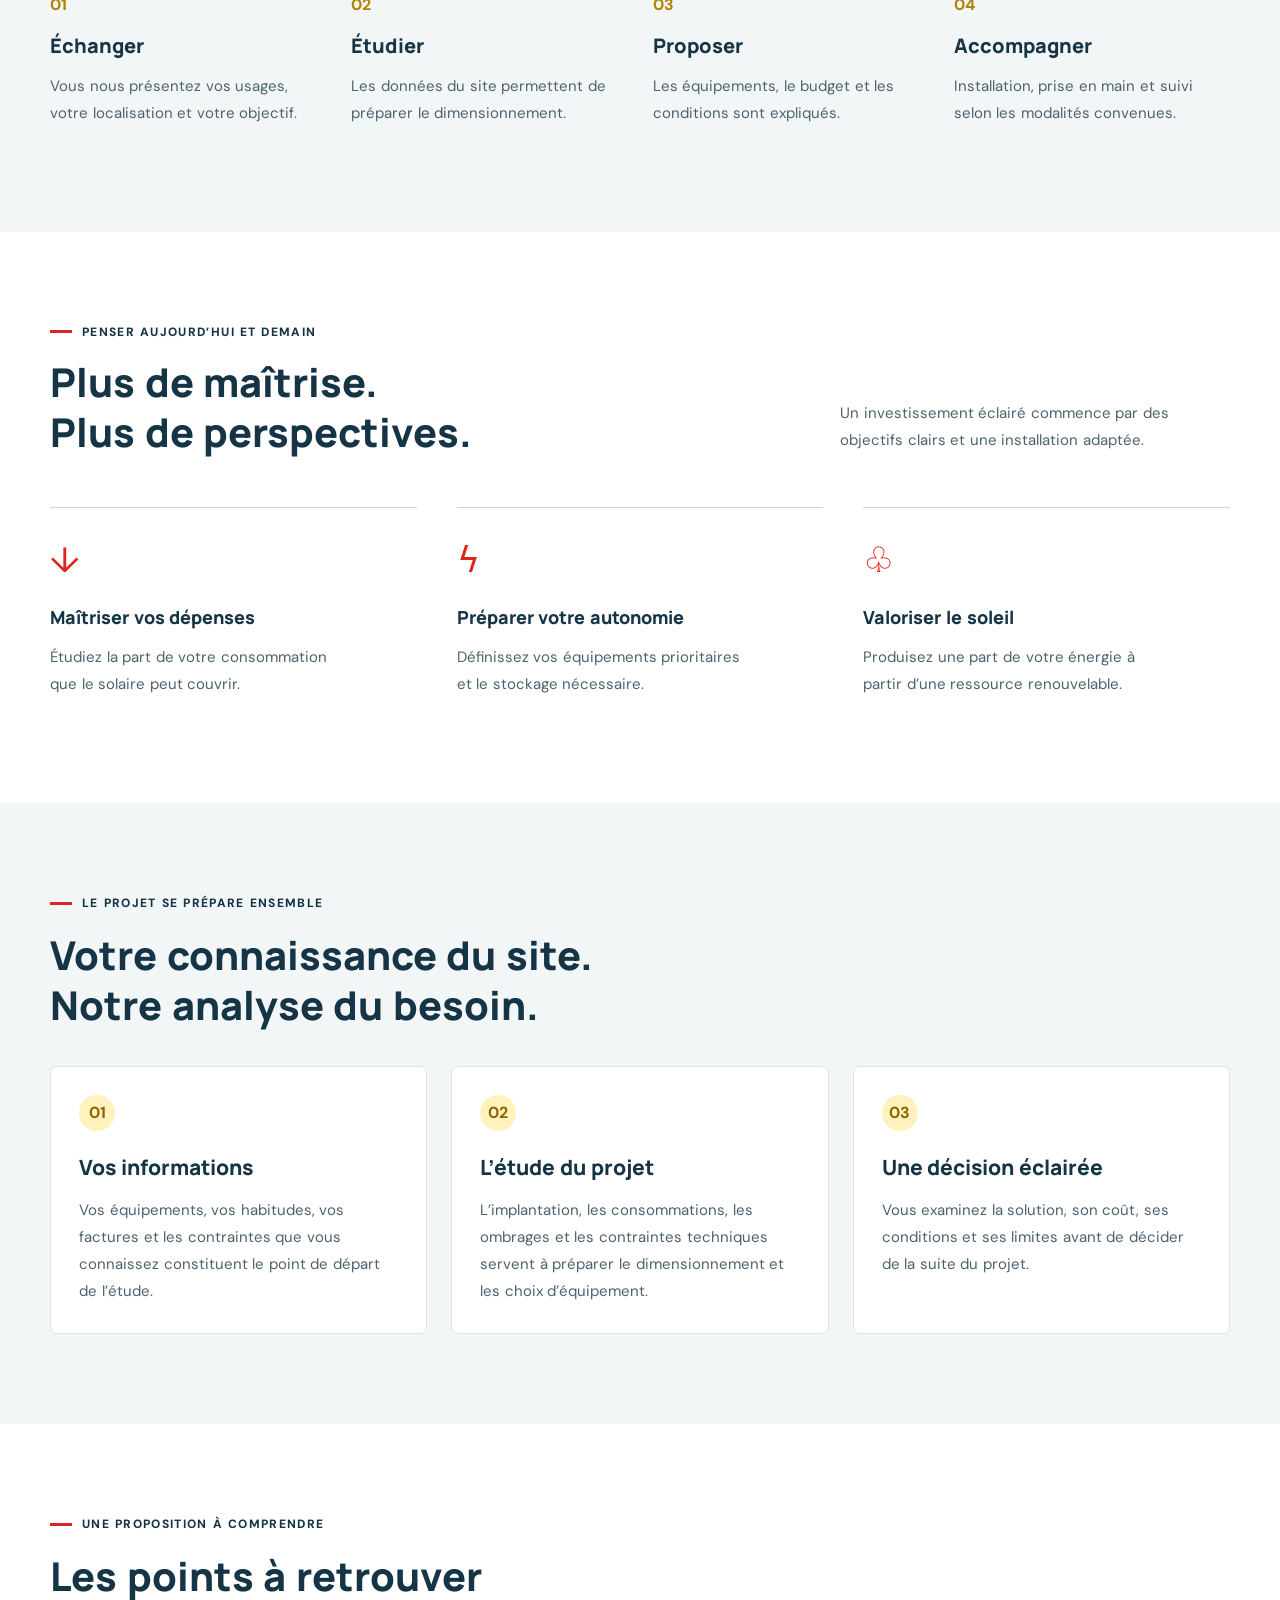
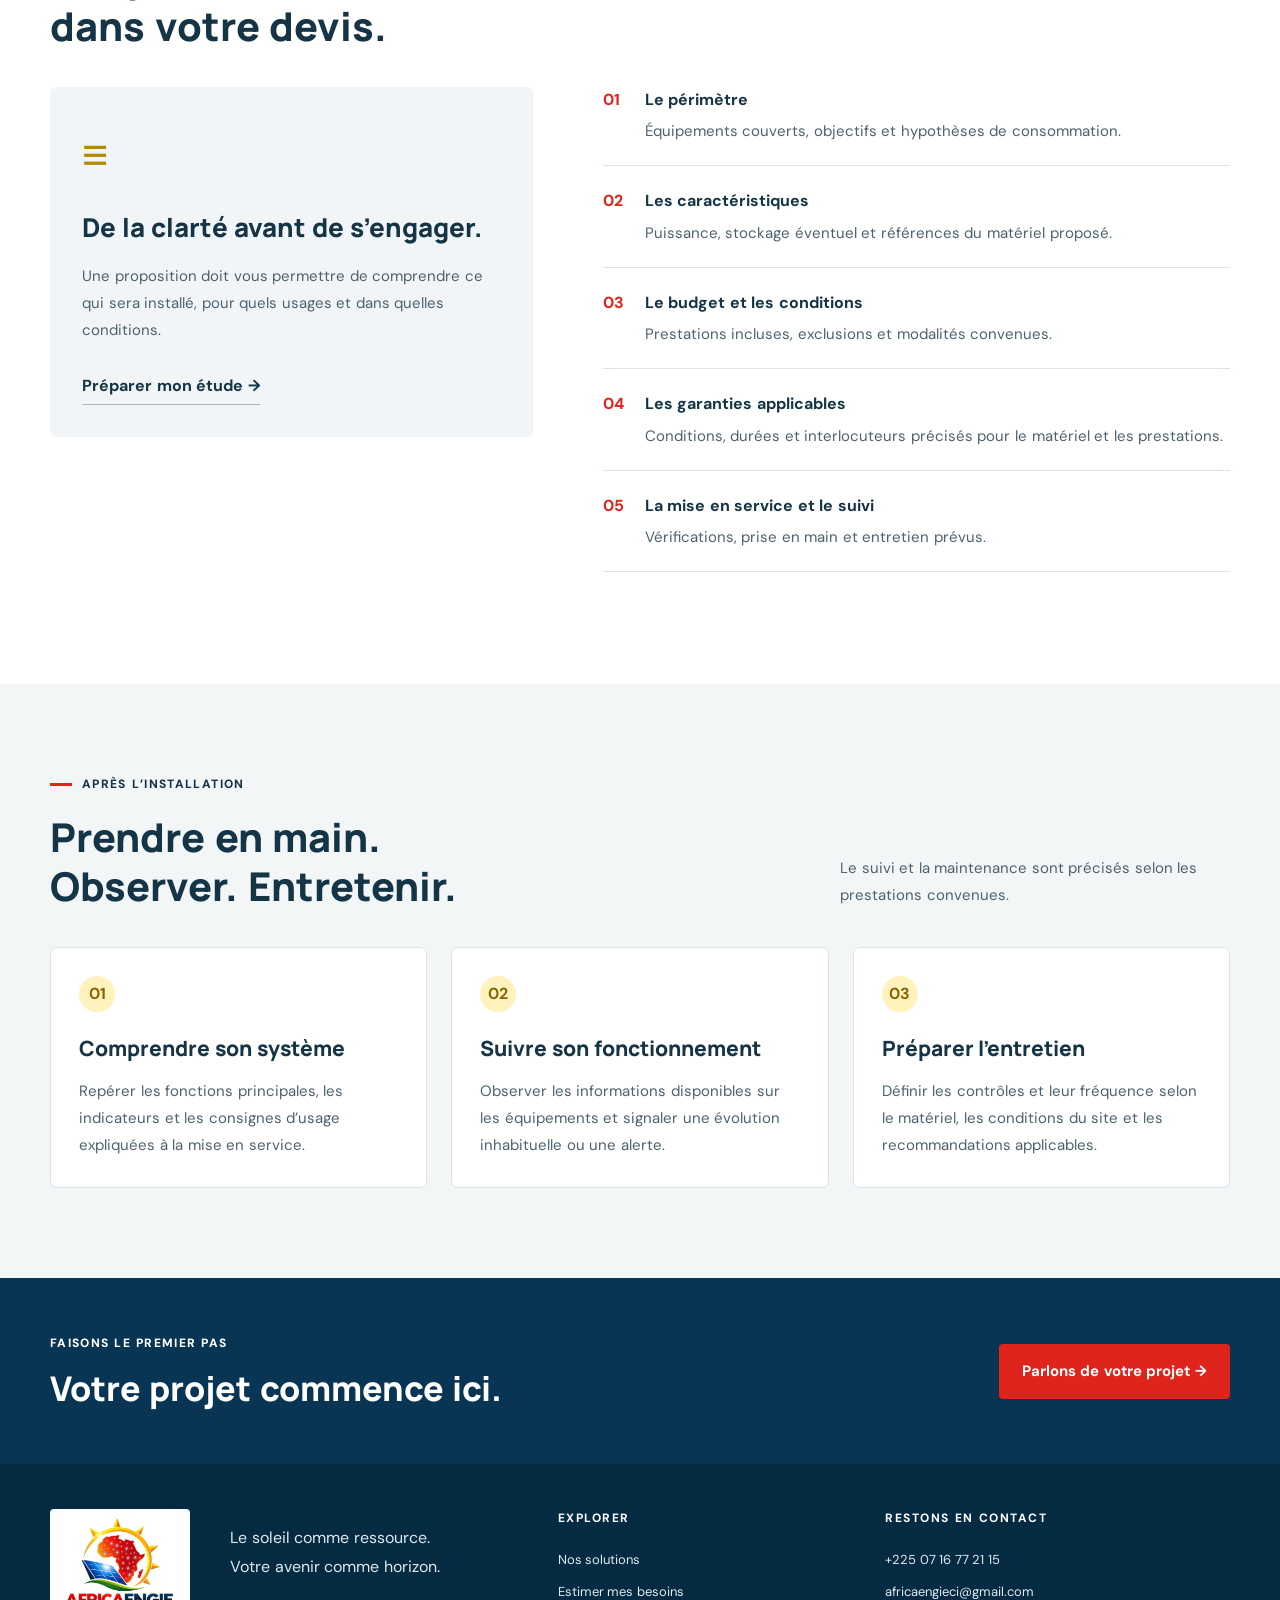
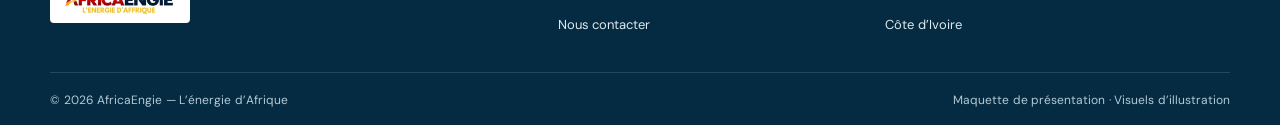
==== commit 3b83576f: "Agrandissement des textes de 14px à 16px" ====
--- a/approche.html
+++ b/approche.html
@@ -1,6 +1,6 @@
 <!doctype html>
 <html lang="fr">
-<head><meta charset="utf-8"><meta name="viewport" content="width=device-width,initial-scale=1"><title>Notre approche | AfricaEngie</title><meta name="description" content="Solutions solaires pour entreprises et particuliers en Côte d’Ivoire."><link rel="stylesheet" href="style.css?v=20261111-images"></head>
+<head><meta charset="utf-8"><meta name="viewport" content="width=device-width,initial-scale=1"><title>Notre approche | AfricaEngie</title><meta name="description" content="Solutions solaires pour entreprises et particuliers en Côte d’Ivoire."><link rel="stylesheet" href="style.css?v=20261112-lecture16"></head>
 <body>
 <div class="top"><span>L’énergie d’Afrique. L’avenir commence ici.</span><span>Partout en Côte d’Ivoire <b>•</b> <a href="tel:+2250716772115">+225 07 16 77 21 15</a></span></div>
 <header><a class="brand" href="index.html"><img src="assets/logo.webp" alt="AfricaEngie — L’énergie d’Afrique" width="400" height="355" loading="eager" decoding="async"></a>
--- a/style.css
+++ b/style.css
@@ -1,10 +1,10 @@
 @import url('https://fonts.googleapis.com/css2?family=DM+Sans:wght@400;500;600;700&family=Manrope:wght@400;500;600;700;800&display=swap');
-:root{--blue:#073553;--red:#df241b;--yellow:#ffcf26;--ink:#153546;--muted:#4c626e;--green:#25774b}*{box-sizing:border-box}html{scroll-behavior:smooth;scroll-padding-top:100px}body{margin:0;color:var(--ink);font-family:'DM Sans',Arial,sans-serif;font-size:15px;line-height:1.6}a{color:inherit;text-decoration:none}button,input,select,textarea{font:inherit}button,a,input,select,textarea{-webkit-tap-highlight-color:transparent}a,button{touch-action:manipulation}button{cursor:pointer}a:focus-visible,button:focus-visible,summary:focus-visible{outline:3px solid #e8a900;outline-offset:5px}img{display:block;max-width:100%}.wrap{width:min(1180px,calc(100% - 96px));margin:auto}.top{padding:9px 48px;background:var(--blue);color:#fff;display:flex;justify-content:space-between;font-size:11px;letter-spacing:.3px}.top b{color:var(--yellow);padding:0 15px}header{height:100px;padding:0 48px;display:flex;align-items:center;justify-content:space-between;background:white;position:sticky;top:0;z-index:20;border-bottom:1px solid #e9eef0}.brand img{width:125px;height:86px;object-fit:contain}nav{display:flex;gap:27px;font-size:13px;font-weight:600}nav a{position:relative;padding:13px 0}nav a:after{content:'';height:2px;background:var(--red);position:absolute;bottom:5px;left:0;right:100%;transition:.2s}nav a:hover:after,nav a.active:after{right:0}.button{background:var(--red);color:white;display:inline-flex;align-items:center;justify-content:space-between;gap:25px;padding:16px 23px;border:0;border-radius:4px;font-size:13px;font-weight:700;transition:background .2s,transform .2s}.button:hover{background:#be1a14;transform:translateY(-2px)}.button span{font-size:21px;line-height:1}.button.small{padding:13px 18px;font-size:12px}#menu{display:none}.hero{min-height:660px;position:relative;background:#17455c;color:white;overflow:hidden}.hero-photo,.shade{position:absolute;inset:0;width:100%;height:100%;object-fit:cover}.hero-photo{object-position:center 50%}.shade{background:linear-gradient(90deg,rgba(4,32,47,.94),rgba(4,32,47,.67) 46%,rgba(4,32,47,.05)),linear-gradient(0deg,rgba(4,32,47,.3),transparent 60%)}.hero-content{position:relative;padding:72px 0 44px;width:min(1180px,calc(100% - 96px));margin:auto}.eyebrow{font-size:10px;font-weight:800;letter-spacing:1.9px;display:flex;align-items:center;gap:10px;line-height:1.5}.eyebrow i{width:22px;height:3px;background:var(--red);display:inline-block}.eyebrow.light{color:#fff}.light i{background:var(--yellow)}h1,h2,h3{font-family:'Manrope',Arial,sans-serif;line-height:1.25;margin:0;font-weight:800;letter-spacing:normal}h1{font-size:clamp(52px,5.5vw,77px);line-height:1.16;margin:22px 0}em{font-style:normal}h1 em{color:var(--yellow)}.hero p{font-size:15px;color:#e0e8eb;line-height:1.8}.actions{display:flex;align-items:center;gap:30px;margin-top:29px}.ghost{font-size:12px;border-bottom:1px solid #ffffff70;padding:10px 0}.ghost span{padding-left:15px}.hero-foot{display:flex;align-items:center;gap:13px;margin-top:48px;font-size:9px;letter-spacing:1.8px}.hero-foot .line{width:30px;height:1px;background:var(--yellow)}.hero-foot b{color:var(--yellow);margin:0 7px}.image-note{position:absolute;right:48px;bottom:50px;border-left:2px solid var(--yellow);padding-left:16px;font-size:11px;letter-spacing:1.3px;line-height:1.8}.image-note span{display:block;font-size:9px;margin-top:10px;color:#d6e1e4}.audience{display:grid;grid-template-columns:1.15fr 1fr 1fr 1fr;padding:42px 0}.audience-intro{padding-right:25px}.audience h2{font-size:27px;margin-top:12px;letter-spacing:normal}.audience-item{border-left:1px solid #dce3e6;padding:3px 26px;position:relative}.icon{color:var(--blue);font-size:29px;line-height:1}.audience-item h3{font-size:17px;letter-spacing:normal;margin:12px 0 7px}.audience-item p{font-size:12px;margin:0;color:var(--muted)}.arrow{position:absolute;right:15px;top:3px;color:var(--red);font-size:23px}.audience-item:hover h3{color:var(--red)}.section{padding:90px 0}h2{font-size:clamp(30px,3.1vw,43px)}.section-heading{display:flex;align-items:end;justify-content:space-between;margin-bottom:35px;gap:35px}.section-heading h2{margin-top:16px}.section-heading>p{max-width:355px;font-size:14px;color:var(--muted);margin:0 0 3px}.solutions{background:#f3f6f7}.services{display:grid;grid-template-columns:repeat(3,1fr);gap:20px}.service{height:440px;position:relative;border-radius:7px;overflow:hidden;color:white;padding:25px;display:flex;flex-direction:column;justify-content:space-between}.service>img,.card-shade{position:absolute;inset:0;width:100%;height:100%;object-fit:cover}.card-shade{background:linear-gradient(0deg,#062a3a 0%,#062a3a90 48%,#062a3a10)}.card-top,.card-bottom{position:relative;z-index:2}.card-top{display:flex;justify-content:space-between;align-items:center;font-size:9px;letter-spacing:1.5px}.card-top>span:last-child{border:1px solid #ffffff60;border-radius:50%;height:30px;width:30px;display:grid;place-items:center;font-size:18px}.card-bottom h3{font-size:30px;letter-spacing:normal}.card-bottom p{font-size:12px;color:#e4edf0;line-height:1.7;margin:13px 0 22px;max-width:240px}.card-bottom a{display:flex;justify-content:space-between;border-top:1px solid #ffffff40;padding-top:15px;font-size:11px}.blue-card{background:#0b3a57}.green-card{background:#245842}.battery-art{position:absolute;top:45px;right:35px;transform:rotate(-9deg)}.battery{width:130px;height:135px;border:2px solid #91b1bf;border-radius:12px;padding:25px 15px;background:linear-gradient(135deg,#ffffff20,transparent);box-shadow:12px 15px 0 #082b42;position:relative}.battery:before{content:'';position:absolute;top:-10px;left:39px;width:44px;height:8px;background:#91b1bf;border-radius:5px 5px 0 0}.battery div{height:15px;background:#ffcf2680;margin:6px 0;border-radius:2px}.battery span{position:absolute;inset:20px 0;text-align:center;font-size:70px;color:var(--yellow);text-shadow:0 2px 10px #073553}.water-art{position:absolute;right:35px;top:55px;color:#e0d85b;font-size:100px;line-height:1}.water-art span{display:block;font-size:30px;letter-spacing:3px}.more-services{display:flex;gap:35px;border-bottom:1px solid #d3dfe3;padding:23px 0 17px;font-size:12px}.more-services>span{color:var(--muted);margin-right:auto}.more-services a{font-weight:700}.more-services a span{margin-left:18px;color:var(--red)}.about{display:grid;grid-template-columns:1fr 1fr;gap:80px;align-items:center}.about-visual{position:relative;height:550px;padding-bottom:30px}.about-visual>img{width:100%;height:100%;object-fit:cover;border-radius:6px}.yellow-tag{background:var(--yellow);position:absolute;bottom:0;right:-25px;padding:26px 65px 26px 26px;font-size:16px;line-height:1.7;border-radius:3px}.yellow-tag span{position:absolute;right:23px;top:25px;font-size:27px}.about-copy h2{font-size:35px;margin-top:20px}.about-copy h2 em{color:var(--green)}.about-copy>p{font-size:14px;color:var(--muted);margin:20px 0 25px}.check{display:flex;gap:17px;margin:18px 0}.check>b{font-size:11px;color:var(--red);padding-top:1px}.check h3{font-size:13px;letter-spacing:0}.check p{font-size:12px;color:var(--muted);margin:4px 0}.text-link{font-size:12px;font-weight:700;border-bottom:1px solid #a7b9c2;padding-bottom:5px;display:inline-block}.about .text-link{margin-top:15px}.estimator{background:#eef3f5}.estimator-grid{display:grid;grid-template-columns:1fr 1fr;gap:90px;align-items:center}.estimator h2{margin:22px 0}.estimator h2 em{color:var(--red)}.estimator p{font-size:14px;color:var(--muted)}.est-note{display:flex;align-items:center;gap:18px;margin-top:35px}.est-note>span{font-size:40px;color:#ad8500}.est-note p{font-size:12px}.calculator{background:white;border-radius:8px;box-shadow:0 15px 50px #163c5110;padding:30px}.calc-head{display:flex;justify-content:space-between;align-items:center;border-bottom:1px solid #e2eaed;padding-bottom:17px;margin-bottom:18px}.calc-head>span:last-child{color:#b48e00;font-size:28px}.calc-fields{display:grid;grid-template-columns:1fr 1fr;gap:15px}label{font-size:11px;font-weight:700;display:block;margin:12px 0 6px}input,select,textarea{width:100%;background:#fff;color:var(--ink);border:1px solid #c9d5db;border-radius:4px;padding:12px;font-size:12px;min-width:0}input:focus,select:focus,textarea:focus{outline:2px solid #528cab;outline-offset:1px}.add{background:none;border:0;color:var(--blue);padding:15px 0;font-size:12px;font-weight:700}.result{background:#f0f5f7;padding:17px;margin:0 0 18px;border-radius:4px}.result>span{font-size:10px}.result strong{display:block;font-family:Manrope,Arial;font-size:30px;line-height:1.5}.result small{font-size:12px;font-weight:500}.full{width:100%;justify-content:space-between}.fine{font-size:10px!important;line-height:1.6;color:#536774!important;margin:12px 0 0}.calculator ul{list-style:none;padding:0;margin:0;font-size:11px}.calculator li{display:flex;justify-content:space-between;gap:15px;border-top:1px solid #e7edef;padding:8px 0}.calculator li button{border:0;background:none;color:#b12520} .benefit-grid{display:grid;grid-template-columns:repeat(3,1fr);gap:40px;margin-top:50px}.benefit-grid article{border-top:1px solid #cad7dd;padding-top:24px}.benefit-grid article>span{font-size:35px;color:var(--red)}.benefit-grid h3{font-size:18px;letter-spacing:normal;margin:18px 0 12px}.benefit-grid p{font-size:13px;color:var(--muted);max-width:290px}.faq{background:#f6f8f9}.faq-grid{display:grid;grid-template-columns:1fr 1.3fr;gap:90px}.faq h2{margin-top:20px}.faq p{font-size:13px;color:var(--muted)}.faq .text-link{margin-top:15px}details{border-bottom:1px solid #ccd7dd;padding:20px 0}details:first-child{padding-top:0}summary{cursor:pointer;list-style:none;font-size:14px;font-weight:700;padding-right:25px;position:relative}summary:after{content:'+';position:absolute;right:2px;font-size:20px;top:-4px;color:var(--red)}details[open] summary:after{content:'−'}details p{margin-bottom:0;max-width:490px}.contact{background:var(--blue);color:white}.contact-grid{display:grid;grid-template-columns:1fr 1fr;gap:80px;align-items:center}.contact h2{margin-top:22px;font-size:40px}.contact h2 em{color:var(--yellow)}.contact-grid>div>p{font-size:14px;color:#d6e2e8;margin:24px 0 30px}.phone{display:block;font-size:23px;font-weight:700}.mail{font-size:13px;display:block;margin-top:8px}.location{font-size:12px;color:#d6e2e8;margin-top:32px}form{background:white;color:var(--ink);padding:30px;border-radius:7px}.form-heading{display:flex;align-items:center;justify-content:space-between;margin-bottom:16px}.form-heading h3{font-size:19px;letter-spacing:normal}.form-heading span{color:var(--red);font-size:25px}form .button{margin-top:20px}textarea{resize:vertical}#form-status{font-size:12px}footer{background:#052b43;color:#e0e9ed;padding:45px 0 15px}.footer-main{display:grid;grid-template-columns:140px 1fr 1fr 1.2fr;gap:40px;align-items:start}.footer-logo{background:white;border-radius:4px;padding:7px}.footer-logo img{width:125px;height:100px;object-fit:contain}.footer-main>p{font-size:12px;margin-top:15px}.footer-main>div{display:flex;flex-direction:column;gap:7px;font-size:11px}.footer-main strong{font-size:9px;color:#fff;letter-spacing:1.5px;margin-bottom:10px}.footer-bottom{border-top:1px solid #ffffff20;margin-top:35px;padding-top:17px;display:flex;justify-content:space-between;font-size:9px;color:#b4c9d5}.mobile-actions{display:none}
-@media(min-width:1500px){.hero-content{padding-top:90px}.hero{min-height:740px}}@media(max-width:1050px){header{padding:0 25px}nav{gap:17px;font-size:12px}.button.small{font-size:11px;padding:13px}.wrap,.hero-content{width:calc(100% - 60px)}.about,.contact-grid{gap:45px}.estimator-grid,.faq-grid{gap:45px}.service{padding:20px}.about-copy h2{font-size:30px}.image-note{right:30px}.footer-main{gap:23px}}@media(max-width:760px){.top{padding:8px 20px;font-size:9px}.top>span:first-child{display:none}.top>span:last-child{width:100%;display:flex;justify-content:space-between}.top b{padding:0 10px}header{height:80px;padding:0 20px}.brand img{width:100px;height:70px}header>.button{display:none}#menu{display:block;border:1px solid #d8e1e6;border-radius:4px;background:white;color:var(--blue);font-size:23px;width:42px;height:42px}nav{display:none;position:absolute;top:80px;left:0;right:0;background:white;padding:20px;box-shadow:0 15px 20px #07355315;flex-direction:column;gap:3px}nav.open{display:flex}.hero{min-height:635px}.hero-content{padding:50px 0 30px;width:calc(100% - 40px)}h1{font-size:53px;margin-top:25px}.hero p{font-size:13px;max-width:310px}.desktop{display:none}.hero-photo{object-position:65% center}.shade{background:linear-gradient(90deg,#04202fea,#04202f65),linear-gradient(0deg,#04202f80,transparent)}.hero-foot{font-size:8px;letter-spacing:1px;margin-top:36px}.image-note{display:none}.actions{gap:20px;align-items:start;flex-direction:column;margin-top:25px}.actions .button{padding:15px 20px}.ghost{font-size:11px}.wrap{width:calc(100% - 40px)}.audience{grid-template-columns:1fr;padding:30px 0 10px}.audience-intro{padding-bottom:23px}.audience h2 br{display:none}.audience h2{font-size:27px}.audience-item{border-left:0;border-top:1px solid #dce3e6;padding:20px 40px 20px 48px;min-height:100px}.audience-item .icon{position:absolute;left:0;top:25px}.audience-item h3{margin:0 0 5px}.audience-item p br{display:none}.arrow{top:25px;right:5px}.section{padding:55px 0}.section-heading{display:block;margin-bottom:25px}.section-heading>p{margin-top:20px}.section-heading h2{font-size:31px}.services{grid-template-columns:1fr;gap:16px}.service{height:380px;padding:25px}.card-bottom h3{font-size:30px}.battery-art{right:45px;top:45px}.water-art{right:50px}.more-services{flex-direction:column;gap:15px}.more-services a{display:flex;justify-content:space-between}.about{grid-template-columns:1fr;gap:35px}.about-visual{height:350px;margin-right:13px}.yellow-tag{right:-13px;padding:20px 55px 20px 20px;font-size:14px}.about-copy h2{font-size:30px}.estimator-grid,.faq-grid,.contact-grid{grid-template-columns:1fr;gap:30px}.estimator h2{font-size:33px}.est-note{margin-top:20px}.calculator,form{padding:23px}.calc-fields{gap:12px}.benefit-grid{grid-template-columns:1fr;gap:20px;margin-top:30px}.benefit-grid article{padding-top:20px}.benefit-grid h3{margin:12px 0}.benefit-grid p{max-width:none}.faq-grid{gap:40px}.contact h2{font-size:33px}.phone{font-size:23px}.footer-main{grid-template-columns:1fr 1fr;gap:30px}.footer-logo{width:120px}.footer-logo img{height:85px}.footer-main>p{align-self:center}.footer-bottom{flex-direction:column;gap:8px}footer{padding-bottom:85px}.mobile-actions{display:grid;grid-template-columns:1.1fr 1fr;position:fixed;bottom:0;left:0;right:0;z-index:30;box-shadow:0 -3px 20px #0002;padding-bottom:env(safe-area-inset-bottom);background:var(--blue)}.mobile-actions a{text-align:center;padding:15px 8px;background:var(--red);color:white;font-size:12px;font-weight:700}.mobile-actions a:last-child{background:var(--green)}html{scroll-padding-top:95px}}
+:root{--blue:#073553;--red:#df241b;--yellow:#ffcf26;--ink:#153546;--muted:#4c626e;--green:#25774b}*{box-sizing:border-box}html{scroll-behavior:smooth;scroll-padding-top:100px}body{margin:0;color:var(--ink);font-family:'DM Sans',Arial,sans-serif;font-size:16px;line-height:1.6}a{color:inherit;text-decoration:none}button,input,select,textarea{font:inherit}button,a,input,select,textarea{-webkit-tap-highlight-color:transparent}a,button{touch-action:manipulation}button{cursor:pointer}a:focus-visible,button:focus-visible,summary:focus-visible{outline:3px solid #e8a900;outline-offset:5px}img{display:block;max-width:100%}.wrap{width:min(1180px,calc(100% - 96px));margin:auto}.top{padding:9px 48px;background:var(--blue);color:#fff;display:flex;justify-content:space-between;font-size:13px;letter-spacing:.3px}.top b{color:var(--yellow);padding:0 15px}header{height:100px;padding:0 48px;display:flex;align-items:center;justify-content:space-between;background:white;position:sticky;top:0;z-index:20;border-bottom:1px solid #e9eef0}.brand img{width:125px;height:86px;object-fit:contain}nav{display:flex;gap:27px;font-size:15px;font-weight:600}nav a{position:relative;padding:13px 0}nav a:after{content:'';height:2px;background:var(--red);position:absolute;bottom:5px;left:0;right:100%;transition:.2s}nav a:hover:after,nav a.active:after{right:0}.button{background:var(--red);color:white;display:inline-flex;align-items:center;justify-content:space-between;gap:25px;padding:16px 23px;border:0;border-radius:4px;font-size:15px;font-weight:700;transition:background .2s,transform .2s}.button:hover{background:#be1a14;transform:translateY(-2px)}.button span{font-size:21px;line-height:1}.button.small{padding:13px 18px;font-size:16px}#menu{display:none}.hero{min-height:660px;position:relative;background:#17455c;color:white;overflow:hidden}.hero-photo,.shade{position:absolute;inset:0;width:100%;height:100%;object-fit:cover}.hero-photo{object-position:center 50%}.shade{background:linear-gradient(90deg,rgba(4,32,47,.94),rgba(4,32,47,.67) 46%,rgba(4,32,47,.05)),linear-gradient(0deg,rgba(4,32,47,.3),transparent 60%)}.hero-content{position:relative;padding:72px 0 44px;width:min(1180px,calc(100% - 96px));margin:auto}.eyebrow{font-size:12px;font-weight:800;letter-spacing:1.9px;display:flex;align-items:center;gap:10px;line-height:1.5}.eyebrow i{width:22px;height:3px;background:var(--red);display:inline-block}.eyebrow.light{color:#fff}.light i{background:var(--yellow)}h1,h2,h3{font-family:'Manrope',Arial,sans-serif;line-height:1.25;margin:0;font-weight:800;letter-spacing:normal}h1{font-size:clamp(52px,5.5vw,77px);line-height:1.16;margin:22px 0}em{font-style:normal}h1 em{color:var(--yellow)}.hero p{font-size:16px;color:#e0e8eb;line-height:1.8}.actions{display:flex;align-items:center;gap:30px;margin-top:29px}.ghost{font-size:16px;border-bottom:1px solid #ffffff70;padding:10px 0}.ghost span{padding-left:15px}.hero-foot{display:flex;align-items:center;gap:13px;margin-top:48px;font-size:12px;letter-spacing:1.8px}.hero-foot .line{width:30px;height:1px;background:var(--yellow)}.hero-foot b{color:var(--yellow);margin:0 7px}.image-note{position:absolute;right:48px;bottom:50px;border-left:2px solid var(--yellow);padding-left:16px;font-size:13px;letter-spacing:1.3px;line-height:1.8}.image-note span{display:block;font-size:12px;margin-top:10px;color:#d6e1e4}.audience{display:grid;grid-template-columns:1.15fr 1fr 1fr 1fr;padding:42px 0}.audience-intro{padding-right:25px}.audience h2{font-size:27px;margin-top:12px;letter-spacing:normal}.audience-item{border-left:1px solid #dce3e6;padding:3px 26px;position:relative}.icon{color:var(--blue);font-size:29px;line-height:1}.audience-item h3{font-size:17px;letter-spacing:normal;margin:12px 0 7px}.audience-item p{font-size:16px;margin:0;color:var(--muted)}.arrow{position:absolute;right:15px;top:3px;color:var(--red);font-size:23px}.audience-item:hover h3{color:var(--red)}.section{padding:90px 0}h2{font-size:clamp(30px,3.1vw,43px)}.section-heading{display:flex;align-items:end;justify-content:space-between;margin-bottom:35px;gap:35px}.section-heading h2{margin-top:16px}.section-heading>p{max-width:355px;font-size:15px;color:var(--muted);margin:0 0 3px}.solutions{background:#f3f6f7}.services{display:grid;grid-template-columns:repeat(3,1fr);gap:20px}.service{height:440px;position:relative;border-radius:7px;overflow:hidden;color:white;padding:25px;display:flex;flex-direction:column;justify-content:space-between}.service>img,.card-shade{position:absolute;inset:0;width:100%;height:100%;object-fit:cover}.card-shade{background:linear-gradient(0deg,#062a3a 0%,#062a3a90 48%,#062a3a10)}.card-top,.card-bottom{position:relative;z-index:2}.card-top{display:flex;justify-content:space-between;align-items:center;font-size:12px;letter-spacing:1.5px}.card-top>span:last-child{border:1px solid #ffffff60;border-radius:50%;height:30px;width:30px;display:grid;place-items:center;font-size:18px}.card-bottom h3{font-size:30px;letter-spacing:normal}.card-bottom p{font-size:16px;color:#e4edf0;line-height:1.7;margin:13px 0 22px;max-width:240px}.card-bottom a{display:flex;justify-content:space-between;border-top:1px solid #ffffff40;padding-top:15px;font-size:13px}.blue-card{background:#0b3a57}.green-card{background:#245842}.battery-art{position:absolute;top:45px;right:35px;transform:rotate(-9deg)}.battery{width:130px;height:135px;border:2px solid #91b1bf;border-radius:12px;padding:25px 15px;background:linear-gradient(135deg,#ffffff20,transparent);box-shadow:12px 15px 0 #082b42;position:relative}.battery:before{content:'';position:absolute;top:-10px;left:39px;width:44px;height:8px;background:#91b1bf;border-radius:5px 5px 0 0}.battery div{height:15px;background:#ffcf2680;margin:6px 0;border-radius:2px}.battery span{position:absolute;inset:20px 0;text-align:center;font-size:70px;color:var(--yellow);text-shadow:0 2px 10px #073553}.water-art{position:absolute;right:35px;top:55px;color:#e0d85b;font-size:100px;line-height:1}.water-art span{display:block;font-size:30px;letter-spacing:3px}.more-services{display:flex;gap:35px;border-bottom:1px solid #d3dfe3;padding:23px 0 17px;font-size:16px}.more-services>span{color:var(--muted);margin-right:auto}.more-services a{font-weight:700}.more-services a span{margin-left:18px;color:var(--red)}.about{display:grid;grid-template-columns:1fr 1fr;gap:80px;align-items:center}.about-visual{position:relative;height:550px;padding-bottom:30px}.about-visual>img{width:100%;height:100%;object-fit:cover;border-radius:6px}.yellow-tag{background:var(--yellow);position:absolute;bottom:0;right:-25px;padding:26px 65px 26px 26px;font-size:16px;line-height:1.7;border-radius:3px}.yellow-tag span{position:absolute;right:23px;top:25px;font-size:27px}.about-copy h2{font-size:35px;margin-top:20px}.about-copy h2 em{color:var(--green)}.about-copy>p{font-size:15px;color:var(--muted);margin:20px 0 25px}.check{display:flex;gap:17px;margin:18px 0}.check>b{font-size:13px;color:var(--red);padding-top:1px}.check h3{font-size:15px;letter-spacing:0}.check p{font-size:16px;color:var(--muted);margin:4px 0}.text-link{font-size:16px;font-weight:700;border-bottom:1px solid #a7b9c2;padding-bottom:5px;display:inline-block}.about .text-link{margin-top:15px}.estimator{background:#eef3f5}.estimator-grid{display:grid;grid-template-columns:1fr 1fr;gap:90px;align-items:center}.estimator h2{margin:22px 0}.estimator h2 em{color:var(--red)}.estimator p{font-size:15px;color:var(--muted)}.est-note{display:flex;align-items:center;gap:18px;margin-top:35px}.est-note>span{font-size:40px;color:#ad8500}.est-note p{font-size:16px}.calculator{background:white;border-radius:8px;box-shadow:0 15px 50px #163c5110;padding:30px}.calc-head{display:flex;justify-content:space-between;align-items:center;border-bottom:1px solid #e2eaed;padding-bottom:17px;margin-bottom:18px}.calc-head>span:last-child{color:#b48e00;font-size:28px}.calc-fields{display:grid;grid-template-columns:1fr 1fr;gap:15px}label{font-size:13px;font-weight:700;display:block;margin:12px 0 6px}input,select,textarea{width:100%;background:#fff;color:var(--ink);border:1px solid #c9d5db;border-radius:4px;padding:12px;font-size:16px;min-width:0}input:focus,select:focus,textarea:focus{outline:2px solid #528cab;outline-offset:1px}.add{background:none;border:0;color:var(--blue);padding:15px 0;font-size:16px;font-weight:700}.result{background:#f0f5f7;padding:17px;margin:0 0 18px;border-radius:4px}.result>span{font-size:12px}.result strong{display:block;font-family:Manrope,Arial;font-size:30px;line-height:1.5}.result small{font-size:16px;font-weight:500}.full{width:100%;justify-content:space-between}.fine{font-size:12px!important;line-height:1.6;color:#536774!important;margin:12px 0 0}.calculator ul{list-style:none;padding:0;margin:0;font-size:13px}.calculator li{display:flex;justify-content:space-between;gap:15px;border-top:1px solid #e7edef;padding:8px 0}.calculator li button{border:0;background:none;color:#b12520} .benefit-grid{display:grid;grid-template-columns:repeat(3,1fr);gap:40px;margin-top:50px}.benefit-grid article{border-top:1px solid #cad7dd;padding-top:24px}.benefit-grid article>span{font-size:35px;color:var(--red)}.benefit-grid h3{font-size:18px;letter-spacing:normal;margin:18px 0 12px}.benefit-grid p{font-size:15px;color:var(--muted);max-width:290px}.faq{background:#f6f8f9}.faq-grid{display:grid;grid-template-columns:1fr 1.3fr;gap:90px}.faq h2{margin-top:20px}.faq p{font-size:15px;color:var(--muted)}.faq .text-link{margin-top:15px}details{border-bottom:1px solid #ccd7dd;padding:20px 0}details:first-child{padding-top:0}summary{cursor:pointer;list-style:none;font-size:15px;font-weight:700;padding-right:25px;position:relative}summary:after{content:'+';position:absolute;right:2px;font-size:20px;top:-4px;color:var(--red)}details[open] summary:after{content:'−'}details p{margin-bottom:0;max-width:490px}.contact{background:var(--blue);color:white}.contact-grid{display:grid;grid-template-columns:1fr 1fr;gap:80px;align-items:center}.contact h2{margin-top:22px;font-size:40px}.contact h2 em{color:var(--yellow)}.contact-grid>div>p{font-size:15px;color:#d6e2e8;margin:24px 0 30px}.phone{display:block;font-size:23px;font-weight:700}.mail{font-size:15px;display:block;margin-top:8px}.location{font-size:16px;color:#d6e2e8;margin-top:32px}form{background:white;color:var(--ink);padding:30px;border-radius:7px}.form-heading{display:flex;align-items:center;justify-content:space-between;margin-bottom:16px}.form-heading h3{font-size:19px;letter-spacing:normal}.form-heading span{color:var(--red);font-size:25px}form .button{margin-top:20px}textarea{resize:vertical}#form-status{font-size:16px}footer{background:#052b43;color:#e0e9ed;padding:45px 0 15px}.footer-main{display:grid;grid-template-columns:140px 1fr 1fr 1.2fr;gap:40px;align-items:start}.footer-logo{background:white;border-radius:4px;padding:7px}.footer-logo img{width:125px;height:100px;object-fit:contain}.footer-main>p{font-size:16px;margin-top:15px}.footer-main>div{display:flex;flex-direction:column;gap:7px;font-size:13px}.footer-main strong{font-size:12px;color:#fff;letter-spacing:1.5px;margin-bottom:10px}.footer-bottom{border-top:1px solid #ffffff20;margin-top:35px;padding-top:17px;display:flex;justify-content:space-between;font-size:12px;color:#b4c9d5}.mobile-actions{display:none}
+@media(min-width:1500px){.hero-content{padding-top:90px}.hero{min-height:740px}}@media(max-width:1050px){header{padding:0 25px}nav{gap:17px;font-size:16px}.button.small{font-size:13px;padding:13px}.wrap,.hero-content{width:calc(100% - 60px)}.about,.contact-grid{gap:45px}.estimator-grid,.faq-grid{gap:45px}.service{padding:20px}.about-copy h2{font-size:30px}.image-note{right:30px}.footer-main{gap:23px}}@media(max-width:760px){.top{padding:8px 20px;font-size:12px}.top>span:first-child{display:none}.top>span:last-child{width:100%;display:flex;justify-content:space-between}.top b{padding:0 10px}header{height:80px;padding:0 20px}.brand img{width:100px;height:70px}header>.button{display:none}#menu{display:block;border:1px solid #d8e1e6;border-radius:4px;background:white;color:var(--blue);font-size:23px;width:42px;height:42px}nav{display:none;position:absolute;top:80px;left:0;right:0;background:white;padding:20px;box-shadow:0 15px 20px #07355315;flex-direction:column;gap:3px}nav.open{display:flex}.hero{min-height:635px}.hero-content{padding:50px 0 30px;width:calc(100% - 40px)}h1{font-size:53px;margin-top:25px}.hero p{font-size:15px;max-width:310px}.desktop{display:none}.hero-photo{object-position:65% center}.shade{background:linear-gradient(90deg,#04202fea,#04202f65),linear-gradient(0deg,#04202f80,transparent)}.hero-foot{font-size:12px;letter-spacing:1px;margin-top:36px}.image-note{display:none}.actions{gap:20px;align-items:start;flex-direction:column;margin-top:25px}.actions .button{padding:15px 20px}.ghost{font-size:13px}.wrap{width:calc(100% - 40px)}.audience{grid-template-columns:1fr;padding:30px 0 10px}.audience-intro{padding-bottom:23px}.audience h2 br{display:none}.audience h2{font-size:27px}.audience-item{border-left:0;border-top:1px solid #dce3e6;padding:20px 40px 20px 48px;min-height:100px}.audience-item .icon{position:absolute;left:0;top:25px}.audience-item h3{margin:0 0 5px}.audience-item p br{display:none}.arrow{top:25px;right:5px}.section{padding:55px 0}.section-heading{display:block;margin-bottom:25px}.section-heading>p{margin-top:20px}.section-heading h2{font-size:31px}.services{grid-template-columns:1fr;gap:16px}.service{height:380px;padding:25px}.card-bottom h3{font-size:30px}.battery-art{right:45px;top:45px}.water-art{right:50px}.more-services{flex-direction:column;gap:15px}.more-services a{display:flex;justify-content:space-between}.about{grid-template-columns:1fr;gap:35px}.about-visual{height:350px;margin-right:13px}.yellow-tag{right:-13px;padding:20px 55px 20px 20px;font-size:15px}.about-copy h2{font-size:30px}.estimator-grid,.faq-grid,.contact-grid{grid-template-columns:1fr;gap:30px}.estimator h2{font-size:33px}.est-note{margin-top:20px}.calculator,form{padding:23px}.calc-fields{gap:12px}.benefit-grid{grid-template-columns:1fr;gap:20px;margin-top:30px}.benefit-grid article{padding-top:20px}.benefit-grid h3{margin:12px 0}.benefit-grid p{max-width:none}.faq-grid{gap:40px}.contact h2{font-size:33px}.phone{font-size:23px}.footer-main{grid-template-columns:1fr 1fr;gap:30px}.footer-logo{width:120px}.footer-logo img{height:85px}.footer-main>p{align-self:center}.footer-bottom{flex-direction:column;gap:8px}footer{padding-bottom:85px}.mobile-actions{display:grid;grid-template-columns:1.1fr 1fr;position:fixed;bottom:0;left:0;right:0;z-index:30;box-shadow:0 -3px 20px #0002;padding-bottom:env(safe-area-inset-bottom);background:var(--blue)}.mobile-actions a{text-align:center;padding:15px 8px;background:var(--red);color:white;font-size:16px;font-weight:700}.mobile-actions a:last-child{background:var(--green)}html{scroll-padding-top:95px}}
 @media(prefers-reduced-motion:reduce){html{scroll-behavior:auto}*{transition:none!important}}
-.page-banner{background:#eef3f5;padding:38px 0 62px;position:relative;overflow:hidden}.page-banner:after{content:'';position:absolute;right:-90px;top:0;width:360px;height:360px;border:45px solid #ffcf2620;border-radius:50%;pointer-events:none}.breadcrumb{display:flex;gap:12px;font-size:11px;color:#4c626e;margin-bottom:35px}.breadcrumb a{text-decoration:underline}.page-banner h1{color:var(--blue);font-size:clamp(38px,4.5vw,60px);margin:20px 0}.page-banner p{max-width:600px;color:var(--muted);margin-bottom:0}.page-cta{background:var(--blue);color:white;padding:55px 0}.page-cta>.wrap{display:flex;align-items:center;justify-content:space-between;gap:30px}.page-cta h2{margin-top:13px;font-size:34px}.home-solutions{display:grid;grid-template-columns:repeat(3,1fr);gap:22px}.home-solutions>a{background:white;padding:30px;border-top:3px solid var(--yellow);border-radius:4px;box-shadow:0 8px 25px #07355308}.home-solutions>a:nth-child(2){border-color:var(--red)}.home-solutions>a:nth-child(3){border-color:var(--green)}.home-solutions span{font-size:10px;letter-spacing:1.4px;color:var(--muted)}.home-solutions h3{font-size:23px;margin:20px 0 12px;letter-spacing:normal}.home-solutions p{color:var(--muted);font-size:13px}.home-solutions b{font-size:12px;display:inline-block;margin-top:15px}.preview-action{margin-top:25px;text-align:right}.home-intro{display:grid;grid-template-columns:1fr 1fr;gap:70px;align-items:center}.home-intro h2{margin-top:20px}.home-intro p{color:var(--muted);font-size:14px;margin-top:0}.sim-preview{background:#f4f6ed}.sim-preview>.wrap{display:flex;align-items:center;justify-content:space-between;gap:35px}.sim-preview h2{margin:18px 0}.sim-preview p{color:var(--muted)}.detail-row{display:grid;grid-template-columns:1fr 1fr;gap:70px;border-top:1px solid #d3dfe3;padding:35px 0;scroll-margin-top:120px}.detail-row h3{font-size:25px;letter-spacing:normal}.detail-row p,.detail-row li{font-size:14px;color:var(--muted)}.detail-row ul{padding-left:20px;margin:0 0 20px}.detail-row li{margin-bottom:8px}.process-section{background:#f3f6f7}.process-section h2{margin-top:18px}.process-grid{display:grid;grid-template-columns:repeat(4,1fr);gap:25px;margin-top:40px}.process-grid article{border-top:1px solid #c9d8df;padding-top:20px}.process-grid article>span{color:#af8300;font-weight:700}.process-grid h3{font-size:20px;margin:15px 0}.process-grid p{font-size:13px;color:var(--muted)}.simulator-notes{display:grid;grid-template-columns:1fr 1fr;gap:60px}.simulator-notes h3{font-size:21px}.simulator-notes p{color:var(--muted);font-size:14px}@media(max-width:760px){.page-banner{padding:25px 0 40px}.breadcrumb{margin-bottom:26px}.page-banner h1{font-size:39px}.page-banner p{font-size:14px}.home-solutions,.home-intro,.detail-row,.simulator-notes{grid-template-columns:1fr;gap:25px}.page-cta>.wrap,.sim-preview>.wrap{flex-direction:column;align-items:flex-start}.page-cta h2{font-size:29px}.process-grid{grid-template-columns:1fr 1fr;gap:25px}.detail-row{padding:30px 0}.home-solutions>a{padding:25px}.sim-preview p{font-size:14px}}
+.page-banner{background:#eef3f5;padding:38px 0 62px;position:relative;overflow:hidden}.page-banner:after{content:'';position:absolute;right:-90px;top:0;width:360px;height:360px;border:45px solid #ffcf2620;border-radius:50%;pointer-events:none}.breadcrumb{display:flex;gap:12px;font-size:13px;color:#4c626e;margin-bottom:35px}.breadcrumb a{text-decoration:underline}.page-banner h1{color:var(--blue);font-size:clamp(38px,4.5vw,60px);margin:20px 0}.page-banner p{max-width:600px;color:var(--muted);margin-bottom:0}.page-cta{background:var(--blue);color:white;padding:55px 0}.page-cta>.wrap{display:flex;align-items:center;justify-content:space-between;gap:30px}.page-cta h2{margin-top:13px;font-size:34px}.home-solutions{display:grid;grid-template-columns:repeat(3,1fr);gap:22px}.home-solutions>a{background:white;padding:30px;border-top:3px solid var(--yellow);border-radius:4px;box-shadow:0 8px 25px #07355308}.home-solutions>a:nth-child(2){border-color:var(--red)}.home-solutions>a:nth-child(3){border-color:var(--green)}.home-solutions span{font-size:12px;letter-spacing:1.4px;color:var(--muted)}.home-solutions h3{font-size:23px;margin:20px 0 12px;letter-spacing:normal}.home-solutions p{color:var(--muted);font-size:15px}.home-solutions b{font-size:16px;display:inline-block;margin-top:15px}.preview-action{margin-top:25px;text-align:right}.home-intro{display:grid;grid-template-columns:1fr 1fr;gap:70px;align-items:center}.home-intro h2{margin-top:20px}.home-intro p{color:var(--muted);font-size:15px;margin-top:0}.sim-preview{background:#f4f6ed}.sim-preview>.wrap{display:flex;align-items:center;justify-content:space-between;gap:35px}.sim-preview h2{margin:18px 0}.sim-preview p{color:var(--muted)}.detail-row{display:grid;grid-template-columns:1fr 1fr;gap:70px;border-top:1px solid #d3dfe3;padding:35px 0;scroll-margin-top:120px}.detail-row h3{font-size:25px;letter-spacing:normal}.detail-row p,.detail-row li{font-size:15px;color:var(--muted)}.detail-row ul{padding-left:20px;margin:0 0 20px}.detail-row li{margin-bottom:8px}.process-section{background:#f3f6f7}.process-section h2{margin-top:18px}.process-grid{display:grid;grid-template-columns:repeat(4,1fr);gap:25px;margin-top:40px}.process-grid article{border-top:1px solid #c9d8df;padding-top:20px}.process-grid article>span{color:#af8300;font-weight:700}.process-grid h3{font-size:20px;margin:15px 0}.process-grid p{font-size:15px;color:var(--muted)}.simulator-notes{display:grid;grid-template-columns:1fr 1fr;gap:60px}.simulator-notes h3{font-size:21px}.simulator-notes p{color:var(--muted);font-size:15px}@media(max-width:760px){.page-banner{padding:25px 0 40px}.breadcrumb{margin-bottom:26px}.page-banner h1{font-size:39px}.page-banner p{font-size:15px}.home-solutions,.home-intro,.detail-row,.simulator-notes{grid-template-columns:1fr;gap:25px}.page-cta>.wrap,.sim-preview>.wrap{flex-direction:column;align-items:flex-start}.page-cta h2{font-size:29px}.process-grid{grid-template-columns:1fr 1fr;gap:25px}.detail-row{padding:30px 0}.home-solutions>a{padding:25px}.sim-preview p{font-size:15px}}
 /* Accueil : présentation enrichie */
-.home-story{display:grid;grid-template-columns:1fr 1fr;gap:75px;align-items:center}.story-photo{position:relative;height:570px;border-radius:6px;overflow:hidden}.story-photo>img{width:100%;height:100%;object-fit:cover}.story-photo:after{content:'';position:absolute;inset:0;background:linear-gradient(0deg,#052b43ed,transparent 65%)}.story-caption{position:absolute;bottom:35px;left:30px;right:25px;z-index:1;color:white;border-left:3px solid var(--yellow);padding-left:20px}.story-caption span{font-size:9px;letter-spacing:1.8px;display:block;margin-bottom:12px}.story-caption strong{font-family:Manrope,Arial,sans-serif;font-size:27px;line-height:1.4}.story-copy h2{margin:20px 0 22px;font-size:38px}.story-copy>p{font-size:14px;color:var(--muted)}.story-points{margin:25px 0}.story-points>div{padding:12px 0 12px 18px;border-left:2px solid #e1b728;margin:10px 0}.story-points b{display:block;font-size:13px}.story-points span{font-size:12px;color:var(--muted)}.home-value{background:var(--blue);color:white}.home-value .section-heading>p{color:#d2e0e8}.value-grid{display:grid;grid-template-columns:repeat(3,1fr);gap:45px;margin-top:45px}.value-grid article{border-top:1px solid #ffffff38;padding-top:22px}.value-grid article>span{font-size:9px;letter-spacing:1.5px;color:var(--yellow)}.value-grid h3{font-size:25px;letter-spacing:normal;margin:20px 0 15px;line-height:1.3}.value-grid p{font-size:13px;line-height:1.8;color:#d2e0e8}.home-process .process-grid h3{font-size:18px;letter-spacing:normal}.home-process .process-grid article>span{background:#fff3ba;color:#695000;display:inline-flex;width:37px;height:37px;border-radius:50%;align-items:center;justify-content:center;font-size:12px}.sim-preview>.wrap>div:first-child{max-width:620px}.sim-preview h2{font-size:38px}.sim-preview .button{margin-top:20px}.sim-visual{background:white;border:1px solid #dae2d1;border-radius:9px;padding:30px;width:365px;flex-shrink:0;box-shadow:15px 15px 0 #dce7cb80;transform:rotate(1.5deg)}.sim-visual-top{display:flex;align-items:center;justify-content:space-between;font-size:9px;letter-spacing:1.7px;font-weight:700;border-bottom:1px solid #e0e7df;padding-bottom:15px;margin-bottom:10px}.sim-visual-top>span:last-child{font-size:30px;color:#987200}.example-row{display:flex;justify-content:space-between;padding:15px 0;font-size:12px;border-bottom:1px solid #e7ece5;gap:15px}.example-row b{font-weight:500;color:var(--muted)}.example-result{margin-top:20px;background:#edf3e8;padding:18px}.example-result>span{font-size:10px}.example-result strong{display:block;font-size:35px;line-height:1.5;color:#225438}.example-result small{font-size:12px;font-weight:400}.sim-visual>p{font-size:11px!important}.home-faq{background:#f6f8f9}.home-faq h2{margin:20px 0}.home-faq p{color:var(--muted);font-size:13px}.home-faq .text-link{margin-top:14px}.home-final{color:white;background:radial-gradient(ellipse at 90% 80%,#185e6640,transparent 55%),#073553}.home-final h2{font-size:50px;margin:20px 0}.home-final h2 em{color:var(--yellow)}.home-final p{color:#d2e0e8;font-size:14px;line-height:1.9}.home-final .actions{margin-top:28px}.final-phone{display:inline-block;margin-top:30px;color:#d2e0e8;font-size:14px;letter-spacing:.5px}
+.home-story{display:grid;grid-template-columns:1fr 1fr;gap:75px;align-items:center}.story-photo{position:relative;height:570px;border-radius:6px;overflow:hidden}.story-photo>img{width:100%;height:100%;object-fit:cover}.story-photo:after{content:'';position:absolute;inset:0;background:linear-gradient(0deg,#052b43ed,transparent 65%)}.story-caption{position:absolute;bottom:35px;left:30px;right:25px;z-index:1;color:white;border-left:3px solid var(--yellow);padding-left:20px}.story-caption span{font-size:12px;letter-spacing:1.8px;display:block;margin-bottom:12px}.story-caption strong{font-family:Manrope,Arial,sans-serif;font-size:27px;line-height:1.4}.story-copy h2{margin:20px 0 22px;font-size:38px}.story-copy>p{font-size:15px;color:var(--muted)}.story-points{margin:25px 0}.story-points>div{padding:12px 0 12px 18px;border-left:2px solid #e1b728;margin:10px 0}.story-points b{display:block;font-size:15px}.story-points span{font-size:16px;color:var(--muted)}.home-value{background:var(--blue);color:white}.home-value .section-heading>p{color:#d2e0e8}.value-grid{display:grid;grid-template-columns:repeat(3,1fr);gap:45px;margin-top:45px}.value-grid article{border-top:1px solid #ffffff38;padding-top:22px}.value-grid article>span{font-size:12px;letter-spacing:1.5px;color:var(--yellow)}.value-grid h3{font-size:25px;letter-spacing:normal;margin:20px 0 15px;line-height:1.3}.value-grid p{font-size:15px;line-height:1.8;color:#d2e0e8}.home-process .process-grid h3{font-size:18px;letter-spacing:normal}.home-process .process-grid article>span{background:#fff3ba;color:#695000;display:inline-flex;width:37px;height:37px;border-radius:50%;align-items:center;justify-content:center;font-size:16px}.sim-preview>.wrap>div:first-child{max-width:620px}.sim-preview h2{font-size:38px}.sim-preview .button{margin-top:20px}.sim-visual{background:white;border:1px solid #dae2d1;border-radius:9px;padding:30px;width:365px;flex-shrink:0;box-shadow:15px 15px 0 #dce7cb80;transform:rotate(1.5deg)}.sim-visual-top{display:flex;align-items:center;justify-content:space-between;font-size:12px;letter-spacing:1.7px;font-weight:700;border-bottom:1px solid #e0e7df;padding-bottom:15px;margin-bottom:10px}.sim-visual-top>span:last-child{font-size:30px;color:#987200}.example-row{display:flex;justify-content:space-between;padding:15px 0;font-size:16px;border-bottom:1px solid #e7ece5;gap:15px}.example-row b{font-weight:500;color:var(--muted)}.example-result{margin-top:20px;background:#edf3e8;padding:18px}.example-result>span{font-size:12px}.example-result strong{display:block;font-size:35px;line-height:1.5;color:#225438}.example-result small{font-size:16px;font-weight:400}.sim-visual>p{font-size:13px!important}.home-faq{background:#f6f8f9}.home-faq h2{margin:20px 0}.home-faq p{color:var(--muted);font-size:15px}.home-faq .text-link{margin-top:14px}.home-final{color:white;background:radial-gradient(ellipse at 90% 80%,#185e6640,transparent 55%),#073553}.home-final h2{font-size:50px;margin:20px 0}.home-final h2 em{color:var(--yellow)}.home-final p{color:#d2e0e8;font-size:15px;line-height:1.9}.home-final .actions{margin-top:28px}.final-phone{display:inline-block;margin-top:30px;color:#d2e0e8;font-size:15px;letter-spacing:.5px}
 @media(max-width:1050px){.home-story{gap:40px}.story-copy h2{font-size:32px}.story-caption strong{font-size:23px}.sim-visual{width:320px}.sim-preview h2{font-size:32px}}@media(max-width:760px){.home-story{grid-template-columns:1fr;gap:32px}.story-photo{height:340px}.story-caption{left:25px;bottom:25px}.story-caption strong{font-size:23px}.story-copy h2{font-size:31px}.value-grid{grid-template-columns:1fr;gap:25px;margin-top:30px}.value-grid h3{font-size:24px;margin:15px 0}.value-grid h3 br{display:none}.sim-preview h2{font-size:30px}.sim-visual{width:calc(100% - 12px);padding:24px;align-self:flex-start;transform:none;margin-top:12px}.home-final h2{font-size:34px}.home-final .actions{gap:18px}.home-final p br{display:none}}
 
 /* Photographies d’illustration des solutions */
@@ -15,5 +15,10 @@
 @media(min-width:761px) and (max-width:1050px){nav{column-gap:17px}header>.button.small{max-width:190px}header{gap:18px}.brand{flex-shrink:0}}
 @media(max-width:760px){body{word-spacing:.045em}h1{line-height:1.18}nav{row-gap:10px}.top>span:last-child{gap:10px;flex-wrap:wrap}.hero-foot{line-height:1.9}.footer-bottom{gap:10px}.card-bottom p{line-height:1.8}}
 /* Contenus détaillés des pages intérieures */
-.deep-tint{background:#f3f6f7}.deep-section h2{margin-top:18px}.deep-grid{display:grid;grid-template-columns:repeat(3,minmax(0,1fr));gap:24px}.deep-card{padding:28px;border:1px solid #d9e3e8;border-radius:7px;background:#fff}.deep-number{display:inline-flex;color:#8a6500;background:#fff2bc;border-radius:50%;width:36px;height:36px;align-items:center;justify-content:center;font-size:12px;font-weight:700;margin-bottom:22px}.deep-card h3{font-size:21px;line-height:1.4}.deep-card p{font-size:14px;color:var(--muted);margin-bottom:0}.scenario-tabs{display:flex;gap:12px;flex-wrap:wrap;margin-bottom:22px}.scenario-tabs button{padding:13px 20px;color:var(--blue);background:white;border:1px solid #bfced6;border-radius:4px;font-weight:700;font-size:13px}.scenario-tabs button[aria-selected=true]{color:white;background:var(--blue);border-color:var(--blue)}.scenario-panel{display:grid;grid-template-columns:1fr 1fr;gap:60px;padding:35px;background:#f1f5f7;border-radius:7px}.scenario-panel[hidden]{display:none}.scenario-panel h3{font-size:26px;line-height:1.4}.scenario-panel p,.scenario-panel li{color:var(--muted);font-size:14px;line-height:1.8}.scenario-panel li{margin-bottom:14px}.scenario-panel ul{padding-left:20px}.scenario-panel .text-link{margin-top:10px}.table-scroll{overflow-x:auto;border:1px solid #d5e0e6;border-radius:6px}.compare-table{width:100%;border-collapse:collapse;background:white;min-width:640px;text-align:left;font-size:14px;line-height:1.75}.compare-table caption{text-align:left;padding:18px 22px;font-weight:700;background:white}.compare-table th,.compare-table td{padding:18px 22px;border-top:1px solid #e0e8ec;vertical-align:top}.compare-table thead{background:var(--blue);color:white}.compare-table tbody th{width:30%;font-weight:600}.deep-note{font-size:13px;color:var(--muted);margin-top:20px;max-width:860px}.deep-questions{max-width:920px}.deep-questions details:first-child{padding-top:20px;border-top:1px solid #ccd7dd}.deep-questions p{font-size:14px;max-width:830px;color:var(--muted);padding-right:20px}.document-grid{display:grid;grid-template-columns:1fr 1.3fr;gap:70px}.document-intro{padding:32px;background:#f1f5f7;border-radius:6px;align-self:start}.document-icon{font-size:45px;color:#b28a00}.document-intro h3{font-size:26px;margin:20px 0}.document-intro p{font-size:14px;color:var(--muted)}.document-intro .text-link{margin-top:14px}.numbered-list{counter-reset:document;padding:0;margin:0;list-style:none}.numbered-list li{counter-increment:document;border-bottom:1px solid #d9e3e8;padding:0 0 20px 42px;margin-bottom:22px;position:relative}.numbered-list li:before{content:counter(document,decimal-leading-zero);position:absolute;left:0;top:0;color:var(--red);font-size:12px;font-weight:700}.numbered-list b,.numbered-list span{display:block}.numbered-list b{font-size:15px;line-height:1.6}.numbered-list span{color:var(--muted);font-size:14px;line-height:1.8;margin-top:6px}.estimate-breakdown{display:grid;grid-template-columns:1fr 1fr;gap:12px}.estimate-breakdown>div{background:#f3f6f7;padding:14px;border-radius:4px}.estimate-breakdown span{display:block;font-size:10px;line-height:1.7;color:var(--muted)}.estimate-breakdown strong{font-size:16px;display:block;margin-top:8px}.equipment-empty{font-size:12px!important;padding:8px 0 15px;margin:0!important}.equipment-empty[hidden]{display:none}.calculator-tools{display:flex;gap:15px;flex-wrap:wrap;margin:20px 0}.calculator-tools button{background:white;border:1px solid #bcced8;border-radius:4px;padding:9px 12px;color:var(--blue);font-size:11px}.calculation-example{display:flex;align-items:center;flex-wrap:wrap;gap:15px;background:#f1f5f7;border-radius:6px;padding:30px;font-size:16px}.calculation-example>span{padding:10px;background:white;border-radius:4px}.calculation-example>b{color:#8c6c00}.calculation-example strong{color:var(--green);font-size:23px}.project-fields{border:1px solid #d5e0e6;border-radius:5px;padding:16px;margin:22px 0}.project-fields legend{font-size:13px;font-weight:700;padding:0 8px}.project-fields .fine{margin:0!important}.contact-next{display:grid;grid-template-columns:repeat(3,minmax(0,1fr));gap:32px}.contact-next article{border-top:2px solid var(--yellow);padding-top:22px}.contact-next article>span{font-size:12px;color:var(--red);font-weight:700}.contact-next h3{font-size:21px;line-height:1.4;margin:15px 0}.contact-next p{font-size:14px;color:var(--muted)}.contact-alt{display:flex;justify-content:space-between;align-items:center;gap:30px;padding:30px;background:#f1f5f7;border-radius:6px;margin-top:35px}.contact-alt h3{font-size:22px}.contact-alt p{font-size:14px;color:var(--muted);margin-bottom:0}.contact .contact-grid{align-items:start}.contact .contact-grid>div{position:sticky;top:135px}.calculator li{align-items:start;line-height:1.8}.calculator li>span{min-width:0}.calculator li button{flex-shrink:0}.calculator .result{margin-top:12px}
-@media(max-width:1050px){.deep-grid{gap:18px}.deep-card{padding:22px}.scenario-panel{gap:30px}.document-grid{gap:35px}.contact-next{gap:22px}}@media(max-width:760px){.deep-grid,.document-grid,.contact-next,.scenario-panel{grid-template-columns:1fr;gap:22px}.deep-card{padding:25px}.deep-card h3{font-size:21px}.scenario-tabs{gap:9px}.scenario-tabs button{padding:12px;font-size:12px;flex:1 1 140px}.scenario-panel{padding:25px}.scenario-panel h3{font-size:24px}.scenario-panel ul{margin:0}.compare-table{font-size:13px}.compare-table th,.compare-table td{padding:16px}.document-intro{padding:25px}.calculation-example{padding:22px;gap:10px;font-size:14px}.calculation-example strong{font-size:20px}.estimate-breakdown{gap:10px}.contact-alt{flex-direction:column;align-items:start;padding:25px}.contact-alt .button{font-size:12px}.contact .contact-grid>div{position:static}.project-fields{padding:13px}.calculator .calc-fields{grid-template-columns:1fr 1fr}}
+.deep-tint{background:#f3f6f7}.deep-section h2{margin-top:18px}.deep-grid{display:grid;grid-template-columns:repeat(3,minmax(0,1fr));gap:24px}.deep-card{padding:28px;border:1px solid #d9e3e8;border-radius:7px;background:#fff}.deep-number{display:inline-flex;color:#8a6500;background:#fff2bc;border-radius:50%;width:36px;height:36px;align-items:center;justify-content:center;font-size:16px;font-weight:700;margin-bottom:22px}.deep-card h3{font-size:21px;line-height:1.4}.deep-card p{font-size:15px;color:var(--muted);margin-bottom:0}.scenario-tabs{display:flex;gap:12px;flex-wrap:wrap;margin-bottom:22px}.scenario-tabs button{padding:13px 20px;color:var(--blue);background:white;border:1px solid #bfced6;border-radius:4px;font-weight:700;font-size:15px}.scenario-tabs button[aria-selected=true]{color:white;background:var(--blue);border-color:var(--blue)}.scenario-panel{display:grid;grid-template-columns:1fr 1fr;gap:60px;padding:35px;background:#f1f5f7;border-radius:7px}.scenario-panel[hidden]{display:none}.scenario-panel h3{font-size:26px;line-height:1.4}.scenario-panel p,.scenario-panel li{color:var(--muted);font-size:15px;line-height:1.8}.scenario-panel li{margin-bottom:14px}.scenario-panel ul{padding-left:20px}.scenario-panel .text-link{margin-top:10px}.table-scroll{overflow-x:auto;border:1px solid #d5e0e6;border-radius:6px}.compare-table{width:100%;border-collapse:collapse;background:white;min-width:640px;text-align:left;font-size:15px;line-height:1.75}.compare-table caption{text-align:left;padding:18px 22px;font-weight:700;background:white}.compare-table th,.compare-table td{padding:18px 22px;border-top:1px solid #e0e8ec;vertical-align:top}.compare-table thead{background:var(--blue);color:white}.compare-table tbody th{width:30%;font-weight:600}.deep-note{font-size:15px;color:var(--muted);margin-top:20px;max-width:860px}.deep-questions{max-width:920px}.deep-questions details:first-child{padding-top:20px;border-top:1px solid #ccd7dd}.deep-questions p{font-size:15px;max-width:830px;color:var(--muted);padding-right:20px}.document-grid{display:grid;grid-template-columns:1fr 1.3fr;gap:70px}.document-intro{padding:32px;background:#f1f5f7;border-radius:6px;align-self:start}.document-icon{font-size:45px;color:#b28a00}.document-intro h3{font-size:26px;margin:20px 0}.document-intro p{font-size:15px;color:var(--muted)}.document-intro .text-link{margin-top:14px}.numbered-list{counter-reset:document;padding:0;margin:0;list-style:none}.numbered-list li{counter-increment:document;border-bottom:1px solid #d9e3e8;padding:0 0 20px 42px;margin-bottom:22px;position:relative}.numbered-list li:before{content:counter(document,decimal-leading-zero);position:absolute;left:0;top:0;color:var(--red);font-size:16px;font-weight:700}.numbered-list b,.numbered-list span{display:block}.numbered-list b{font-size:16px;line-height:1.6}.numbered-list span{color:var(--muted);font-size:15px;line-height:1.8;margin-top:6px}.estimate-breakdown{display:grid;grid-template-columns:1fr 1fr;gap:12px}.estimate-breakdown>div{background:#f3f6f7;padding:14px;border-radius:4px}.estimate-breakdown span{display:block;font-size:12px;line-height:1.7;color:var(--muted)}.estimate-breakdown strong{font-size:16px;display:block;margin-top:8px}.equipment-empty{font-size:16px!important;padding:8px 0 15px;margin:0!important}.equipment-empty[hidden]{display:none}.calculator-tools{display:flex;gap:15px;flex-wrap:wrap;margin:20px 0}.calculator-tools button{background:white;border:1px solid #bcced8;border-radius:4px;padding:9px 12px;color:var(--blue);font-size:13px}.calculation-example{display:flex;align-items:center;flex-wrap:wrap;gap:15px;background:#f1f5f7;border-radius:6px;padding:30px;font-size:16px}.calculation-example>span{padding:10px;background:white;border-radius:4px}.calculation-example>b{color:#8c6c00}.calculation-example strong{color:var(--green);font-size:23px}.project-fields{border:1px solid #d5e0e6;border-radius:5px;padding:16px;margin:22px 0}.project-fields legend{font-size:15px;font-weight:700;padding:0 8px}.project-fields .fine{margin:0!important}.contact-next{display:grid;grid-template-columns:repeat(3,minmax(0,1fr));gap:32px}.contact-next article{border-top:2px solid var(--yellow);padding-top:22px}.contact-next article>span{font-size:16px;color:var(--red);font-weight:700}.contact-next h3{font-size:21px;line-height:1.4;margin:15px 0}.contact-next p{font-size:15px;color:var(--muted)}.contact-alt{display:flex;justify-content:space-between;align-items:center;gap:30px;padding:30px;background:#f1f5f7;border-radius:6px;margin-top:35px}.contact-alt h3{font-size:22px}.contact-alt p{font-size:15px;color:var(--muted);margin-bottom:0}.contact .contact-grid{align-items:start}.contact .contact-grid>div{position:sticky;top:135px}.calculator li{align-items:start;line-height:1.8}.calculator li>span{min-width:0}.calculator li button{flex-shrink:0}.calculator .result{margin-top:12px}
+@media(max-width:1050px){.deep-grid{gap:18px}.deep-card{padding:22px}.scenario-panel{gap:30px}.document-grid{gap:35px}.contact-next{gap:22px}}@media(max-width:760px){.deep-grid,.document-grid,.contact-next,.scenario-panel{grid-template-columns:1fr;gap:22px}.deep-card{padding:25px}.deep-card h3{font-size:21px}.scenario-tabs{gap:9px}.scenario-tabs button{padding:12px;font-size:16px;flex:1 1 140px}.scenario-panel{padding:25px}.scenario-panel h3{font-size:24px}.scenario-panel ul{margin:0}.compare-table{font-size:15px}.compare-table th,.compare-table td{padding:16px}.document-intro{padding:25px}.calculation-example{padding:22px;gap:10px;font-size:15px}.calculation-example strong{font-size:20px}.estimate-breakdown{gap:10px}.contact-alt{flex-direction:column;align-items:start;padding:25px}.contact-alt .button{font-size:16px}.contact .contact-grid>div{position:static}.project-fields{padding:13px}.calculator .calc-fields{grid-template-columns:1fr 1fr}}
+
+/* Lecture améliorée : taille confortable des textes courts et des formulaires. */
+input,select,textarea{font-size:16px;line-height:1.6}label{font-size:16px}.fine{font-size:13px!important;line-height:1.8}.eyebrow{line-height:1.7;letter-spacing:1.35px}.hero-foot{letter-spacing:1px;line-height:1.8}.card-top{letter-spacing:1px}.card-bottom p{max-width:none}.card-bottom a{align-items:center}.more-services{flex-wrap:wrap}.footer-main>div{min-width:0}.footer-main a{overflow-wrap:anywhere}.footer-bottom{flex-wrap:wrap}.section-heading>p{max-width:390px}.sim-visual>p{font-size:16px!important}.equipment-empty{font-size:16px!important}
+@media(min-width:761px) and (max-width:1000px){header{position:sticky}header>.button.small{display:none}#menu{display:block;border:1px solid #d8e1e6;border-radius:4px;background:white;color:var(--blue);font-size:24px;width:44px;height:44px}nav{display:none;position:absolute;top:100px;left:0;right:0;background:white;padding:22px 30px;box-shadow:0 15px 20px #07355315;flex-direction:column;gap:10px}nav.open{display:flex}.estimator-grid{gap:30px}.calculator{padding:25px}.calc-fields{gap:12px}}
+@media(max-width:760px){nav{font-size:15px}.button,.button.small,.ghost,.text-link{font-size:15px}.mobile-actions a{font-size:16px}.hero p{font-size:15px}.hero-foot{font-size:12px}.top{font-size:12px}.top>span:last-child{justify-content:center}.top b{padding:0 4px}.calc-fields{grid-template-columns:1fr}.calculator .calc-fields{grid-template-columns:1fr}.estimate-breakdown{grid-template-columns:1fr}.card-top{font-size:12px}.footer-main{grid-template-columns:1fr 1fr;gap:26px}.footer-main strong{font-size:12px}.footer-bottom{font-size:12px}.contact-alt .button{font-size:16px}.scenario-tabs button{font-size:16px}.story-caption span{font-size:12px}}
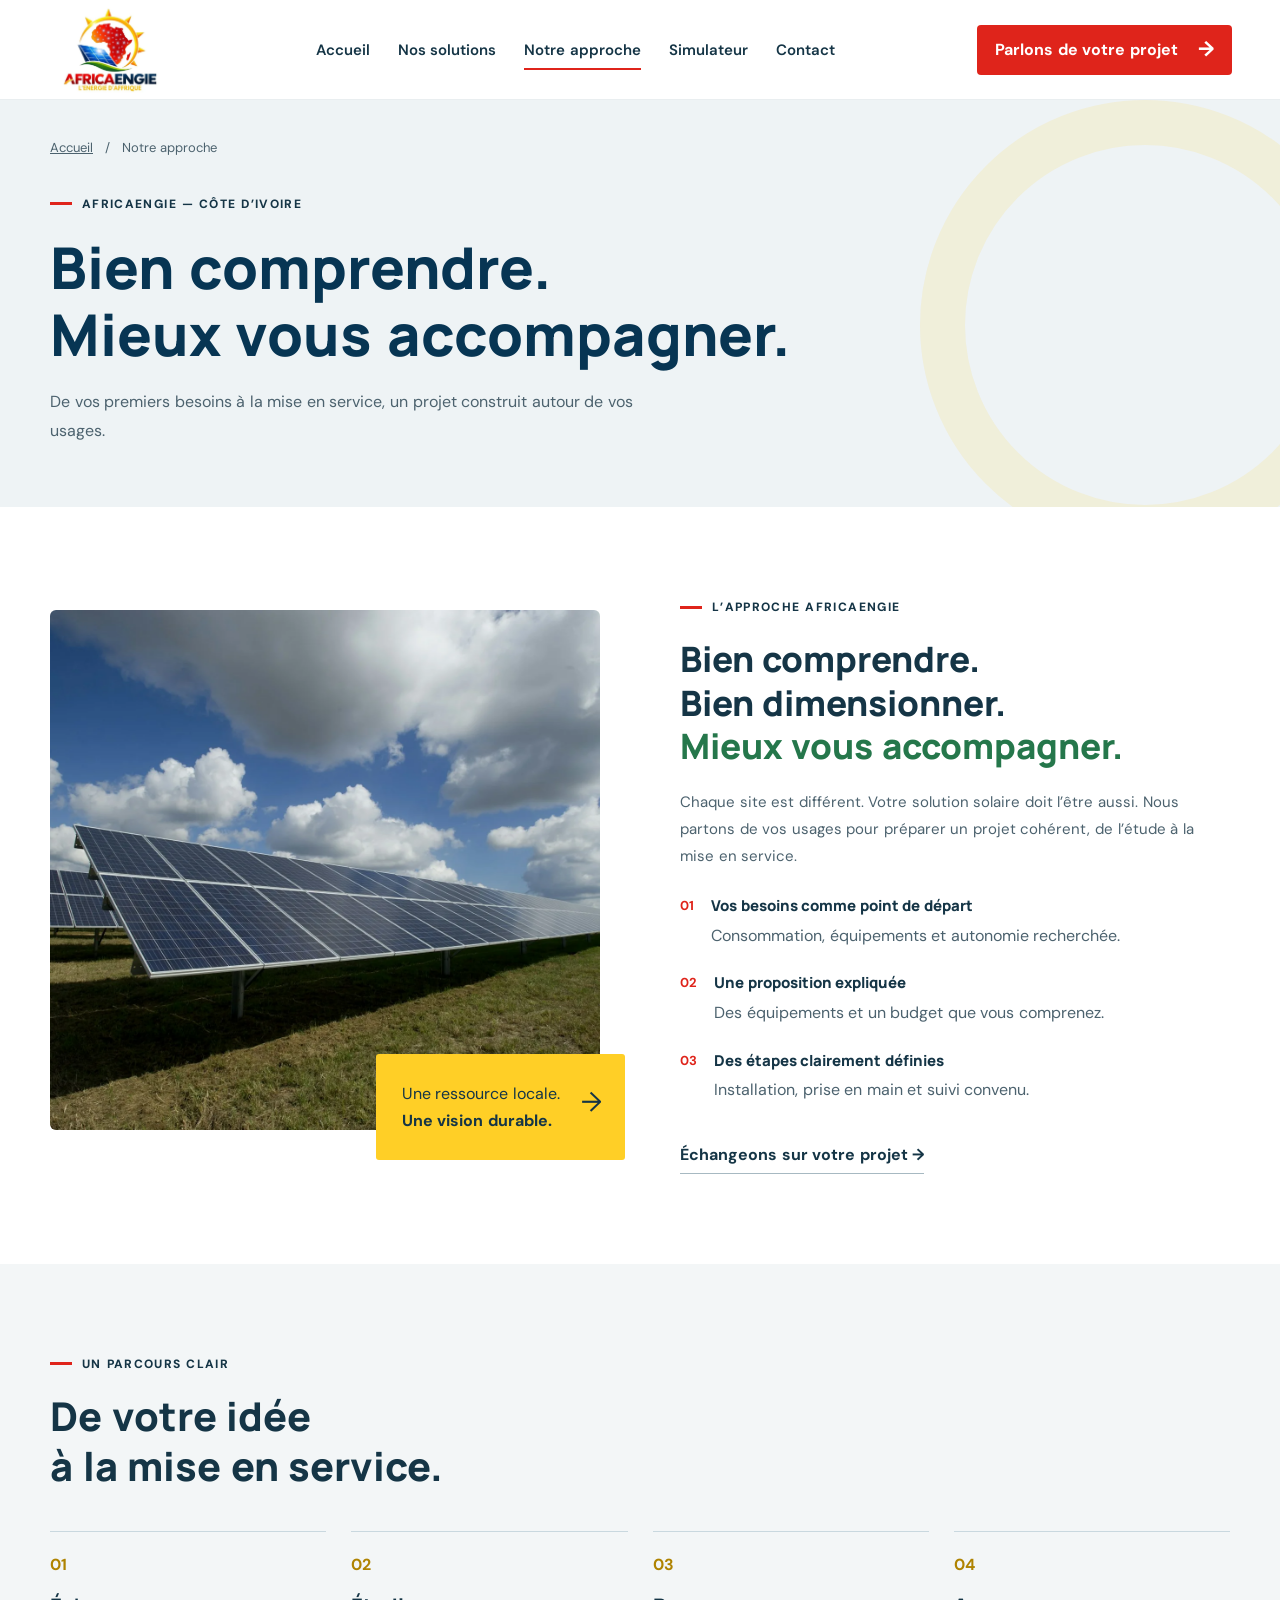
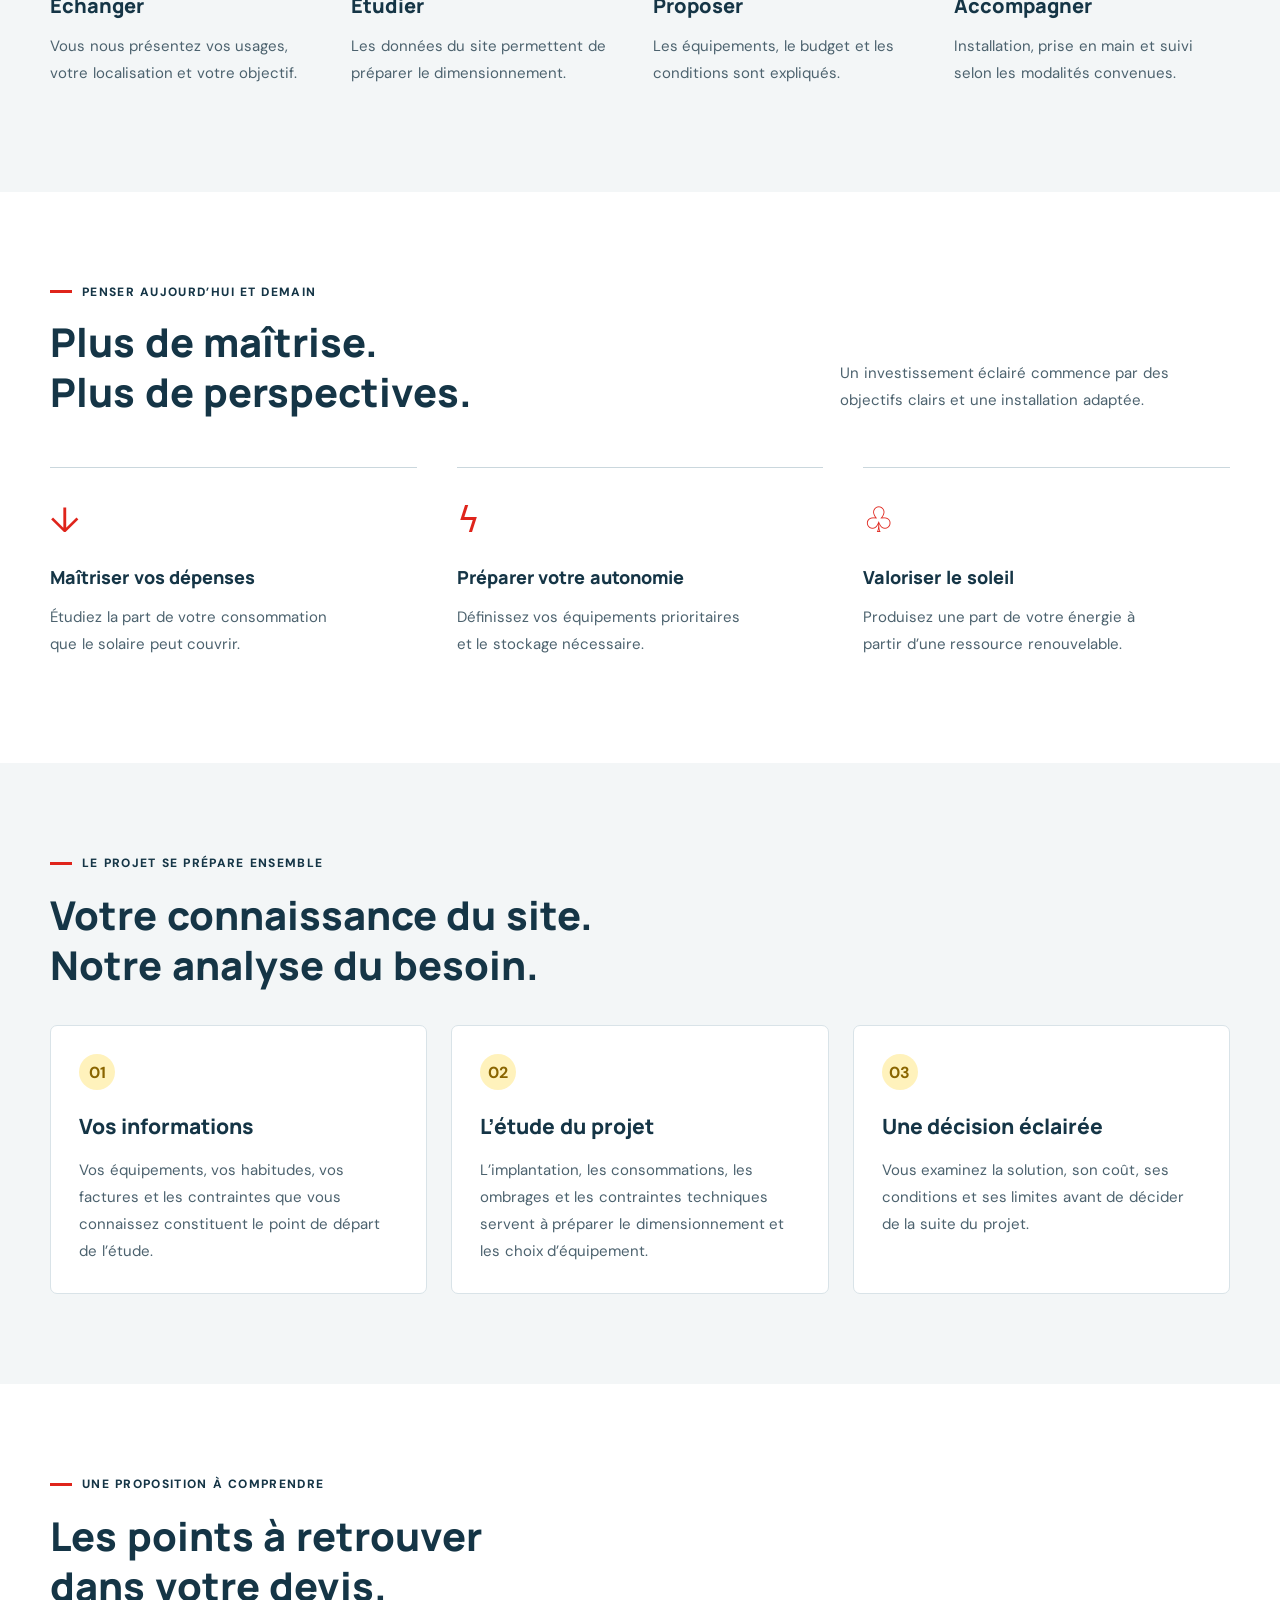
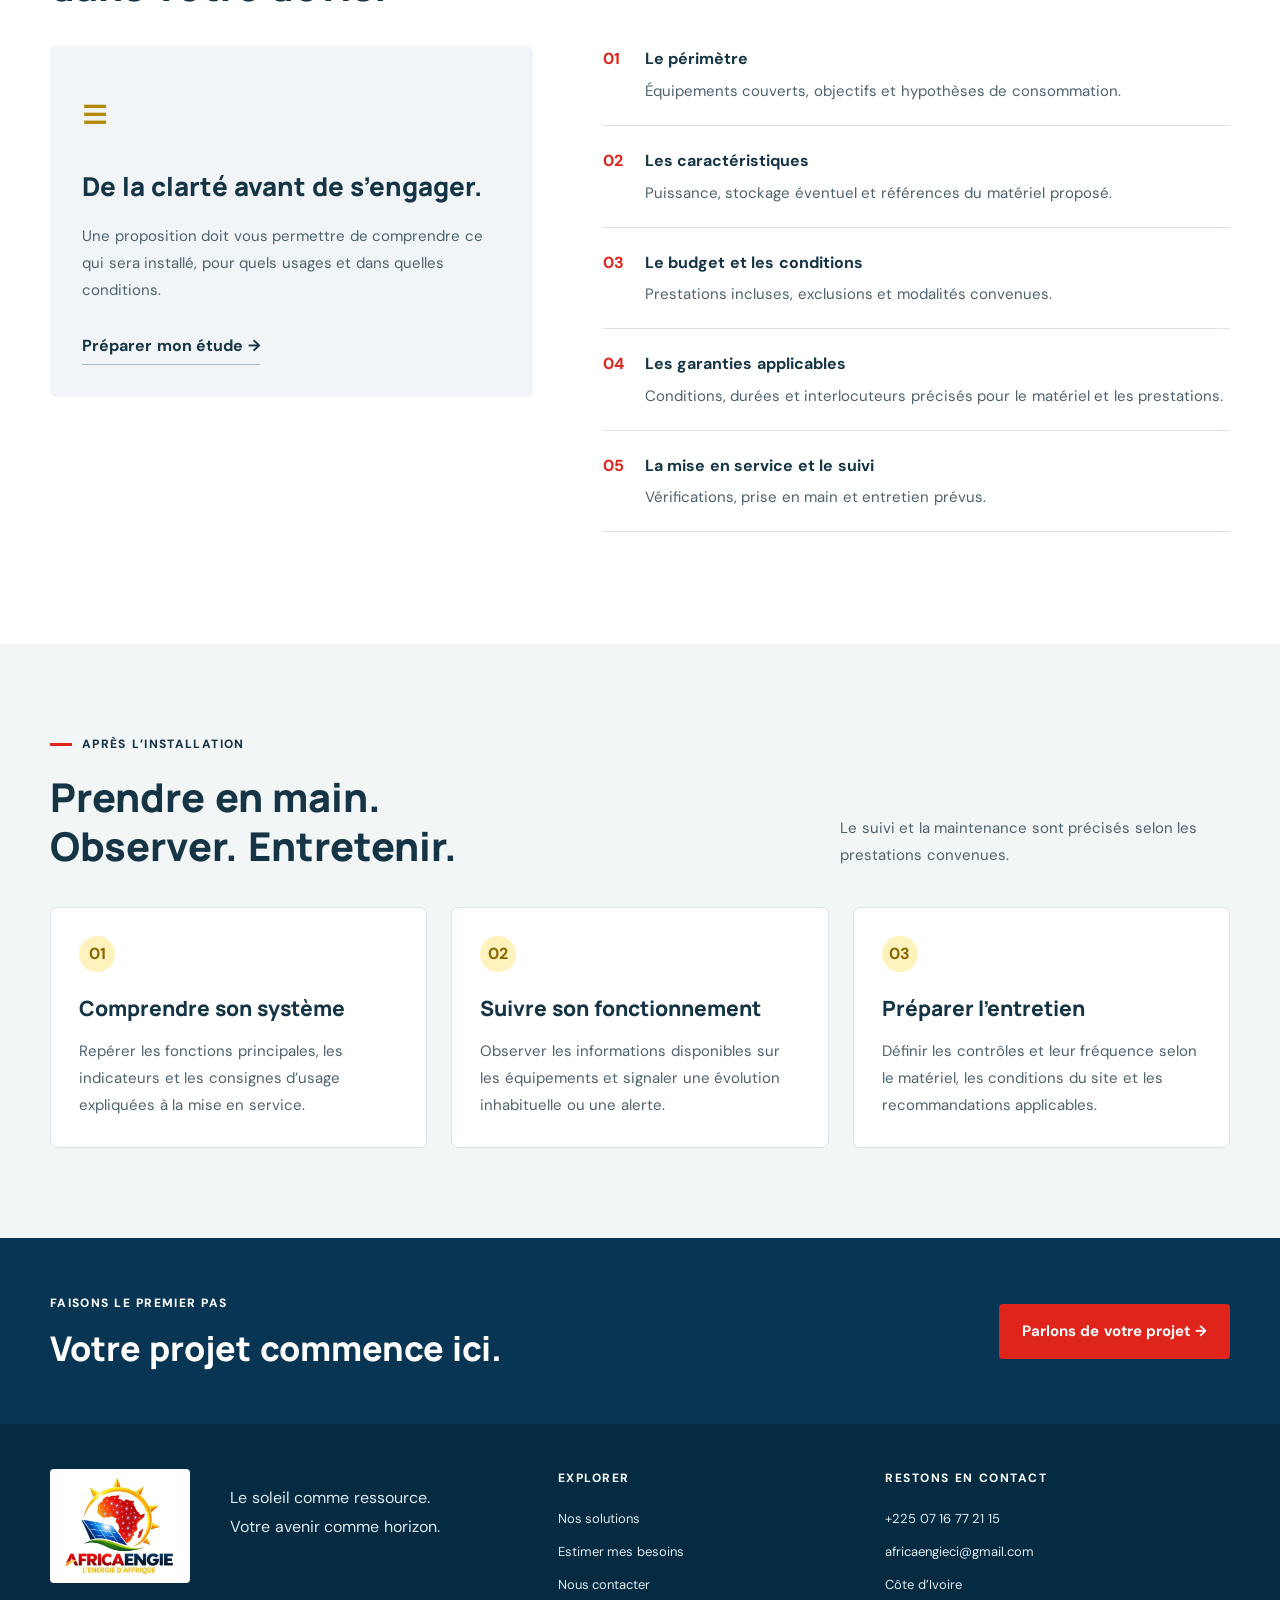
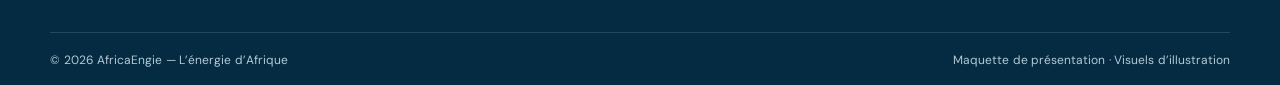
==== commit 1d7cd4f0: "je retire le haut de page" ====
--- a/approche.html
+++ b/approche.html
@@ -2,7 +2,6 @@
 <html lang="fr">
 <head><meta charset="utf-8"><meta name="viewport" content="width=device-width,initial-scale=1"><title>Notre approche | AfricaEngie</title><meta name="description" content="Solutions solaires pour entreprises et particuliers en Côte d’Ivoire."><link rel="stylesheet" href="style.css?v=20261112-lecture16"></head>
 <body>
-<div class="top"><span>L’énergie d’Afrique. L’avenir commence ici.</span><span>Partout en Côte d’Ivoire <b>•</b> <a href="tel:+2250716772115">+225 07 16 77 21 15</a></span></div>
 <header><a class="brand" href="index.html"><img src="assets/logo.webp" alt="AfricaEngie — L’énergie d’Afrique" width="400" height="355" loading="eager" decoding="async"></a>
 <nav id="nav"><a  href="index.html">Accueil</a><a href="solutions.html">Nos solutions</a><a href="approche.html" class="active" aria-current="page">Notre approche</a><a href="simulateur.html">Simulateur</a><a href="contact.html">Contact</a></nav>
 <a class="button small" href="contact.html">Parlons de votre projet <span>→</span></a><button id="menu" aria-label="Ouvrir le menu" aria-expanded="false">☰</button></header>
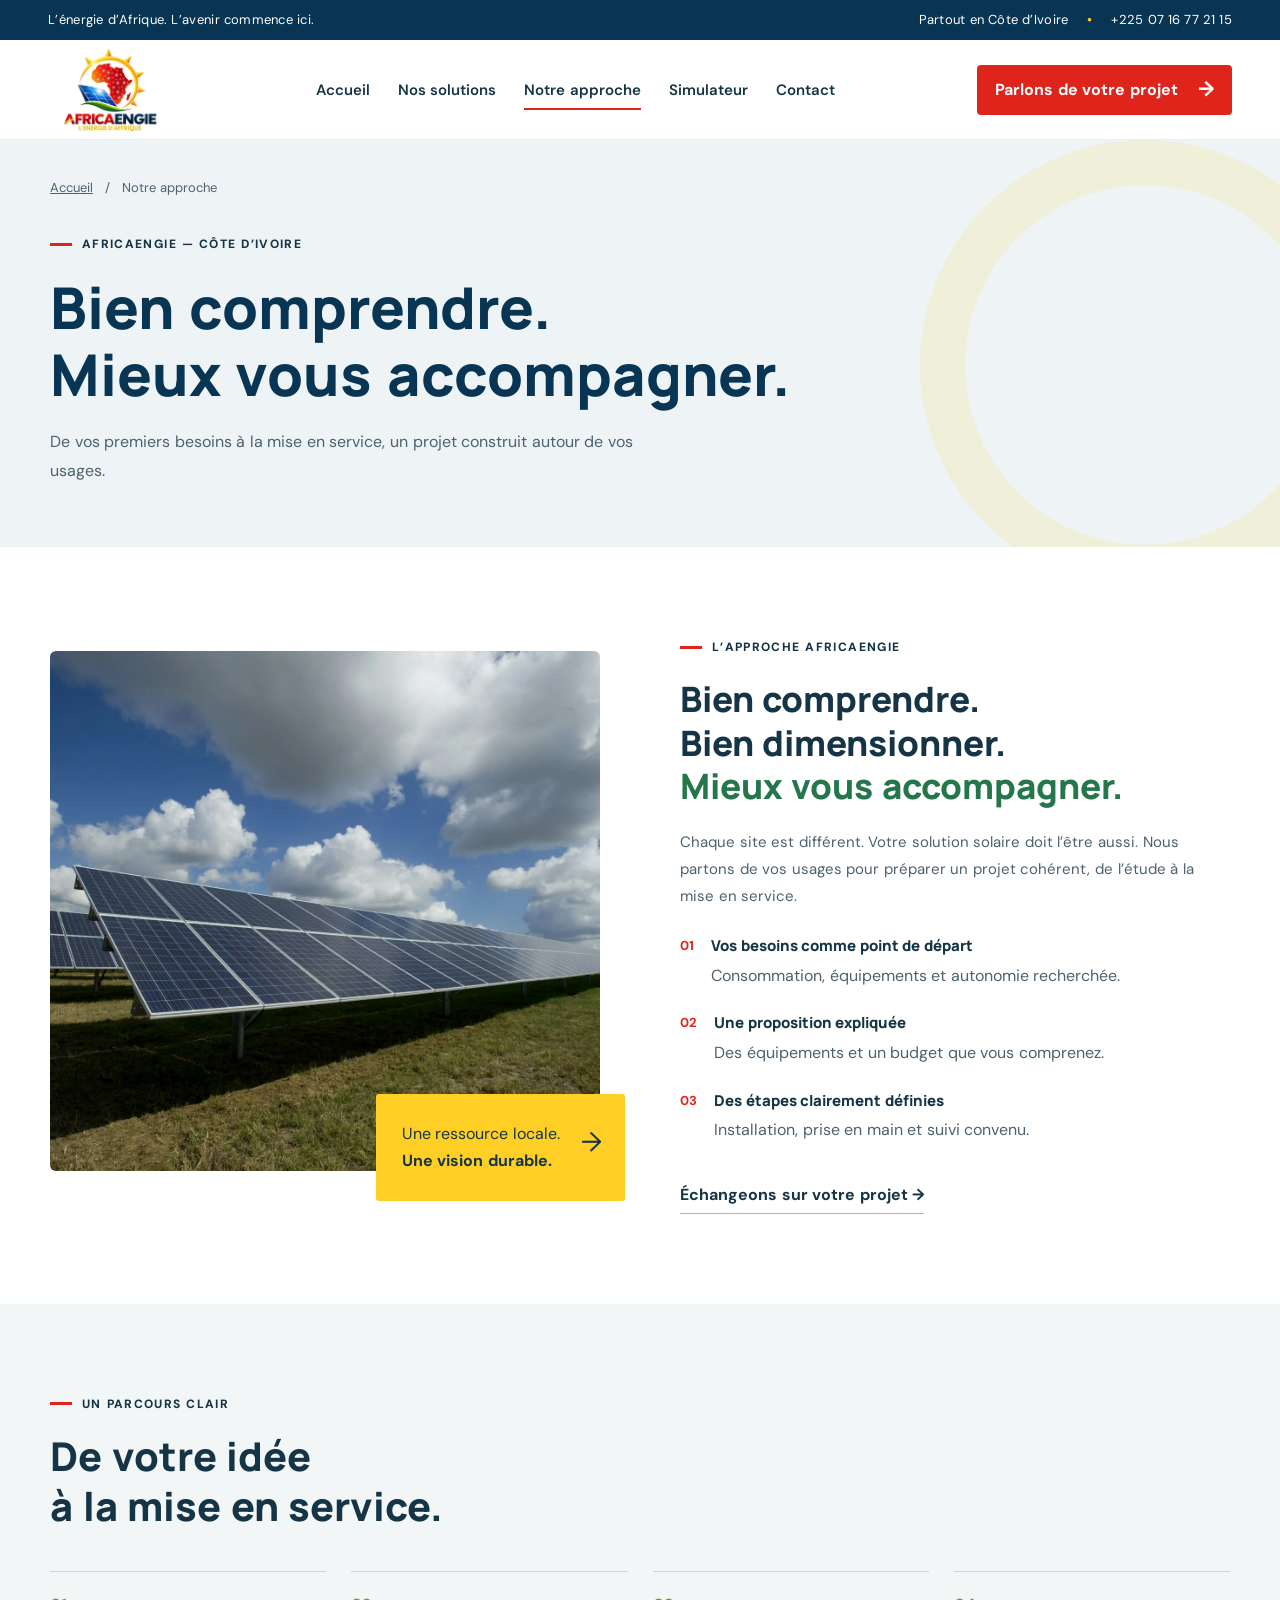
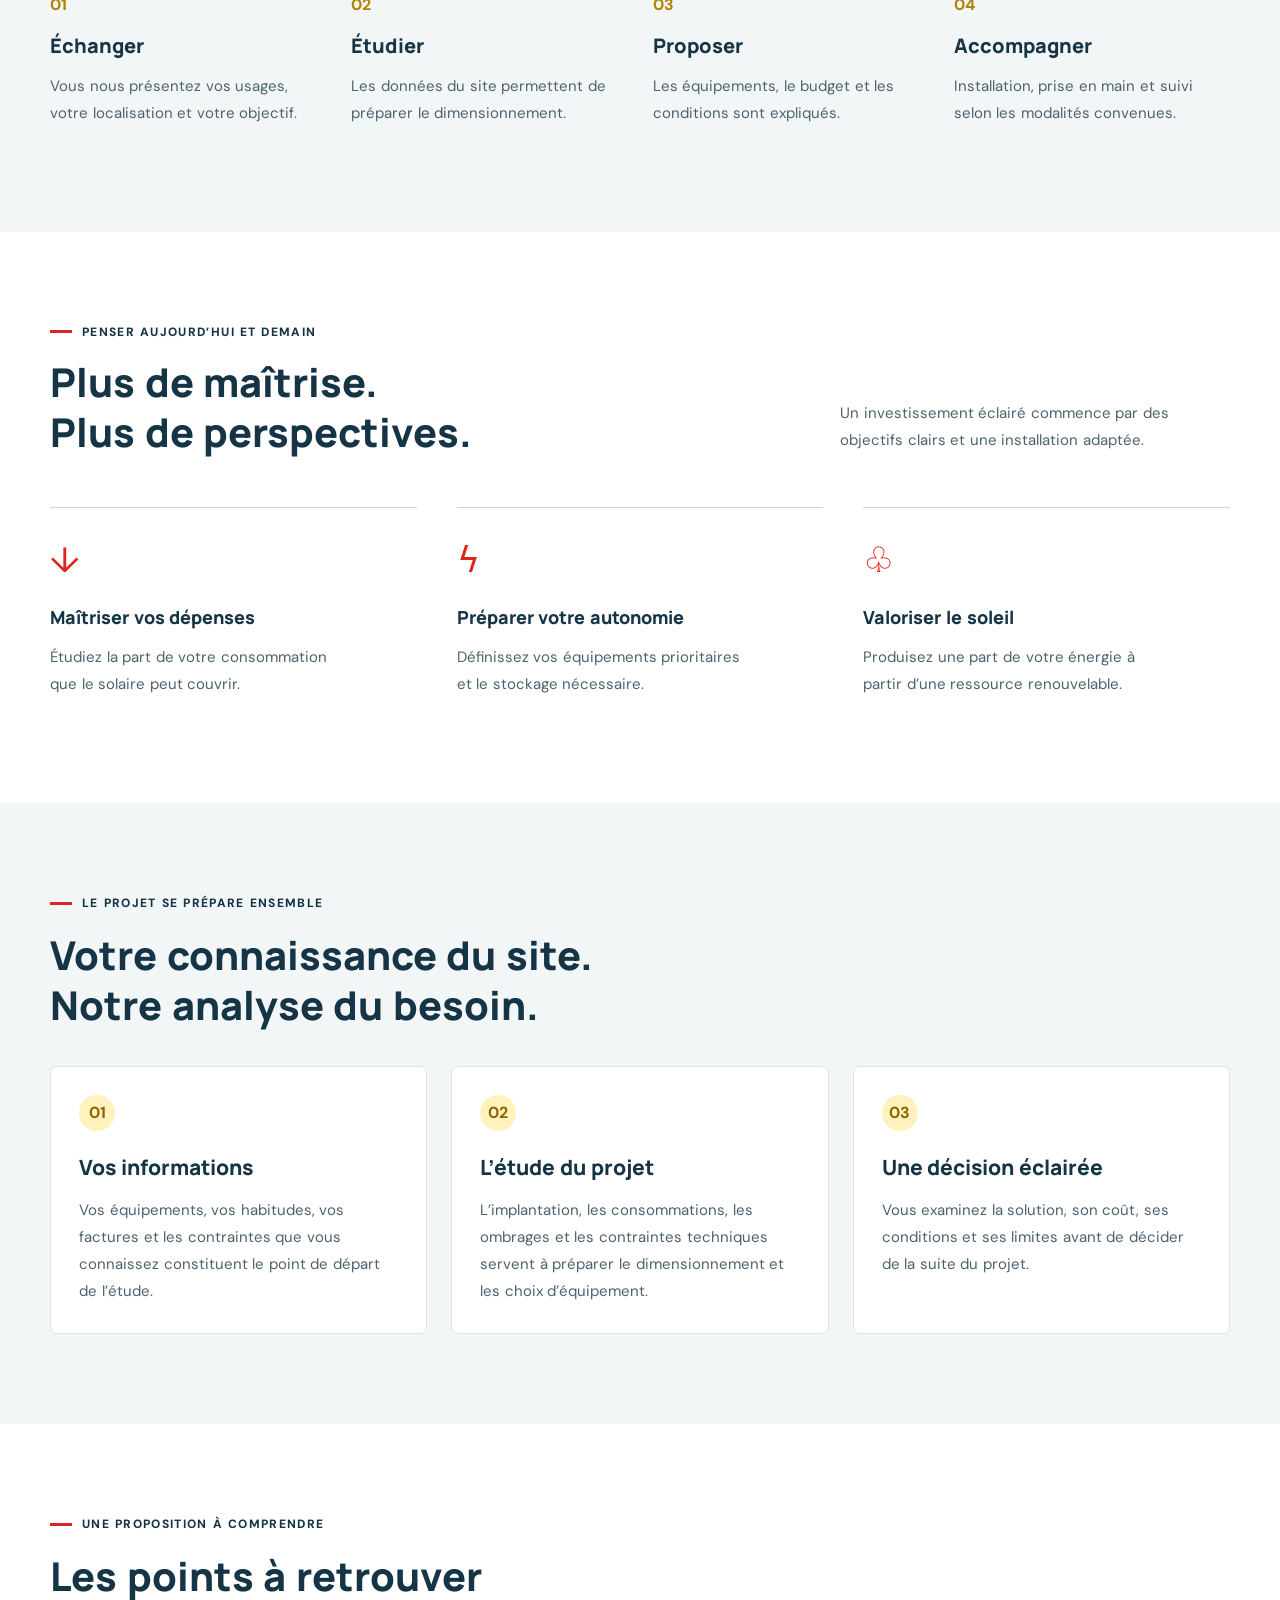
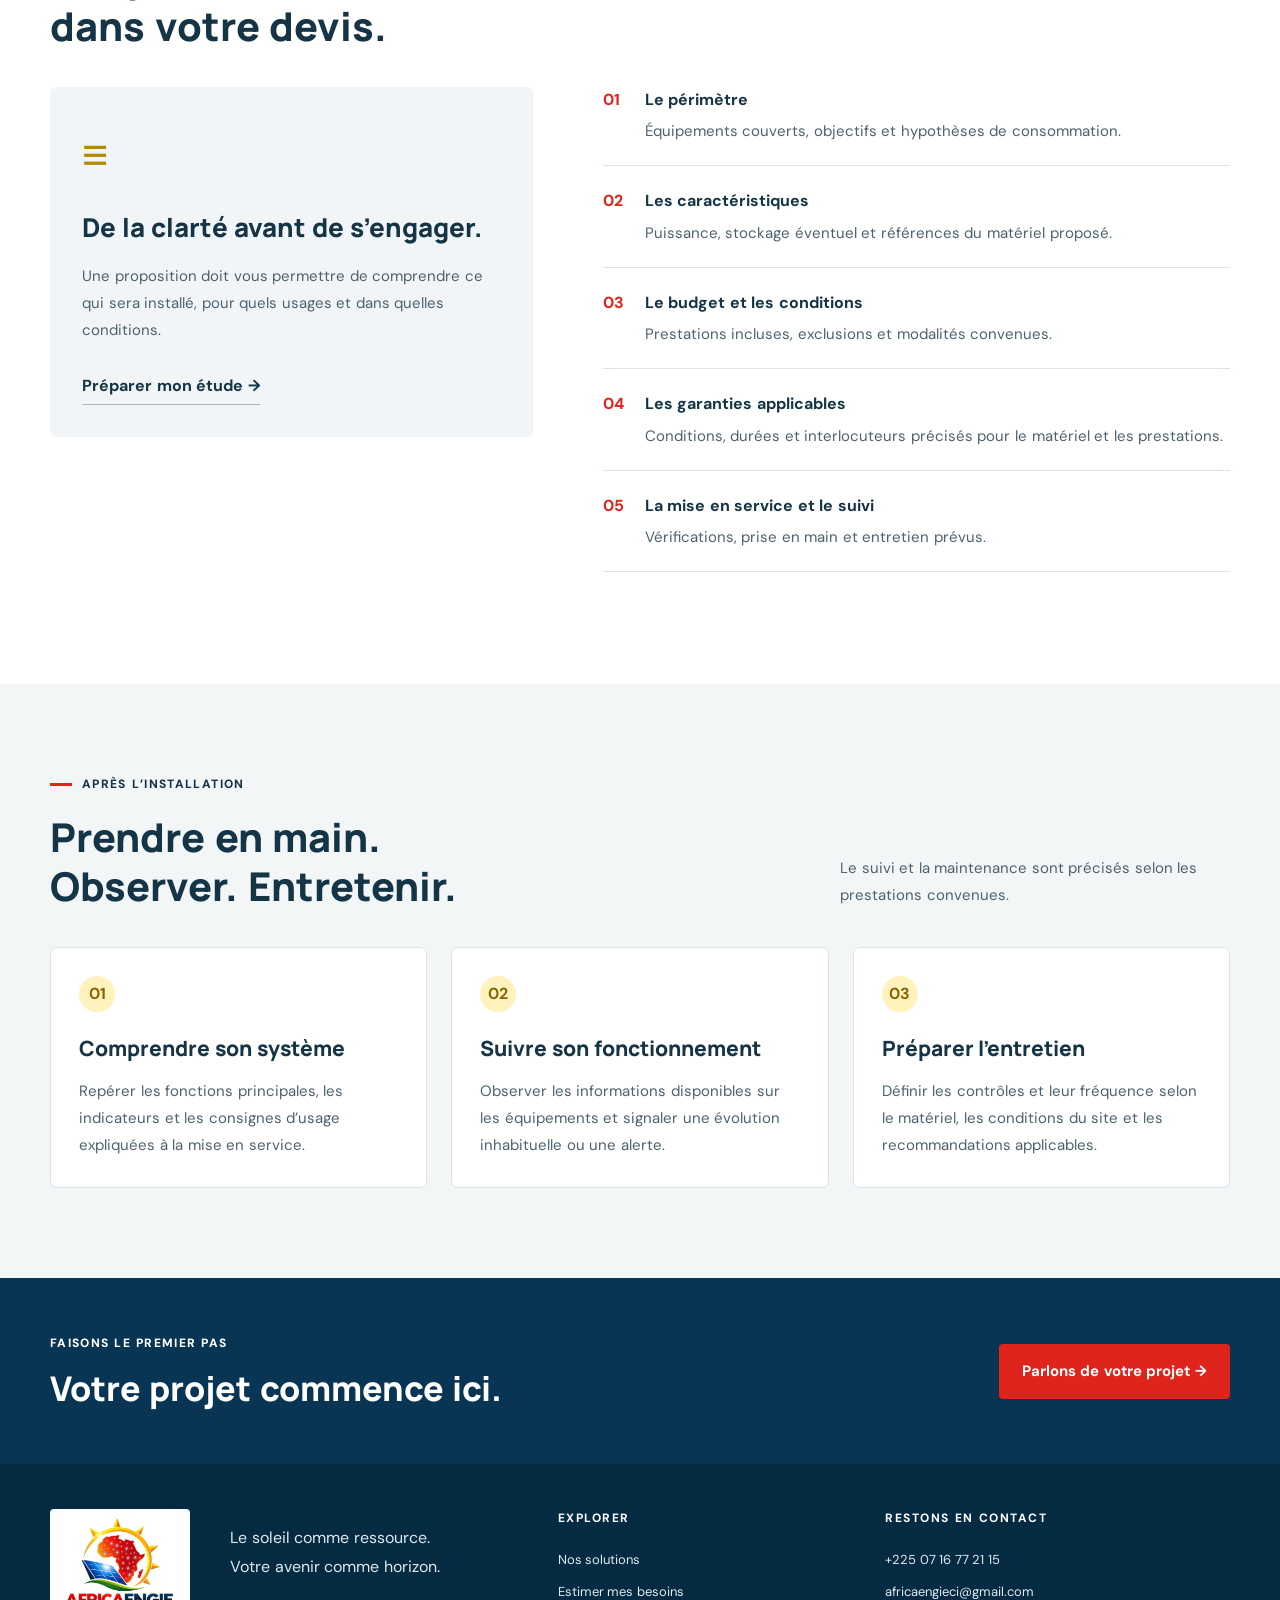
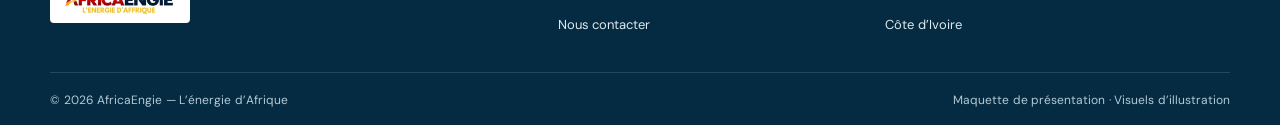
==== commit 1e93a592: "Désactivation temporaire de l’indexation avant domaine officiel" ====
--- a/approche.html
+++ b/approche.html
@@ -1,7 +1,10 @@
 <!doctype html>
 <html lang="fr">
-<head><meta charset="utf-8"><meta name="viewport" content="width=device-width,initial-scale=1"><title>Notre approche | AfricaEngie</title><meta name="description" content="Solutions solaires pour entreprises et particuliers en Côte d’Ivoire."><link rel="stylesheet" href="style.css?v=20261112-lecture16"></head>
+<head>
+  <meta name="robots" content="noindex, nofollow">
+  <meta charset="utf-8"><meta name="viewport" content="width=device-width,initial-scale=1"><title>Notre approche | AfricaEngie</title><meta name="description" content="Solutions solaires pour entreprises et particuliers en Côte d’Ivoire."><link rel="stylesheet" href="style.css?v=20261112-lecture16"></head>
 <body>
+<div class="top"><span>L’énergie d’Afrique. L’avenir commence ici.</span><span>Partout en Côte d’Ivoire <b>•</b> <a href="tel:+2250716772115">+225 07 16 77 21 15</a></span></div>
 <header><a class="brand" href="index.html"><img src="assets/logo.webp" alt="AfricaEngie — L’énergie d’Afrique" width="400" height="355" loading="eager" decoding="async"></a>
 <nav id="nav"><a  href="index.html">Accueil</a><a href="solutions.html">Nos solutions</a><a href="approche.html" class="active" aria-current="page">Notre approche</a><a href="simulateur.html">Simulateur</a><a href="contact.html">Contact</a></nav>
 <a class="button small" href="contact.html">Parlons de votre projet <span>→</span></a><button id="menu" aria-label="Ouvrir le menu" aria-expanded="false">☰</button></header>
